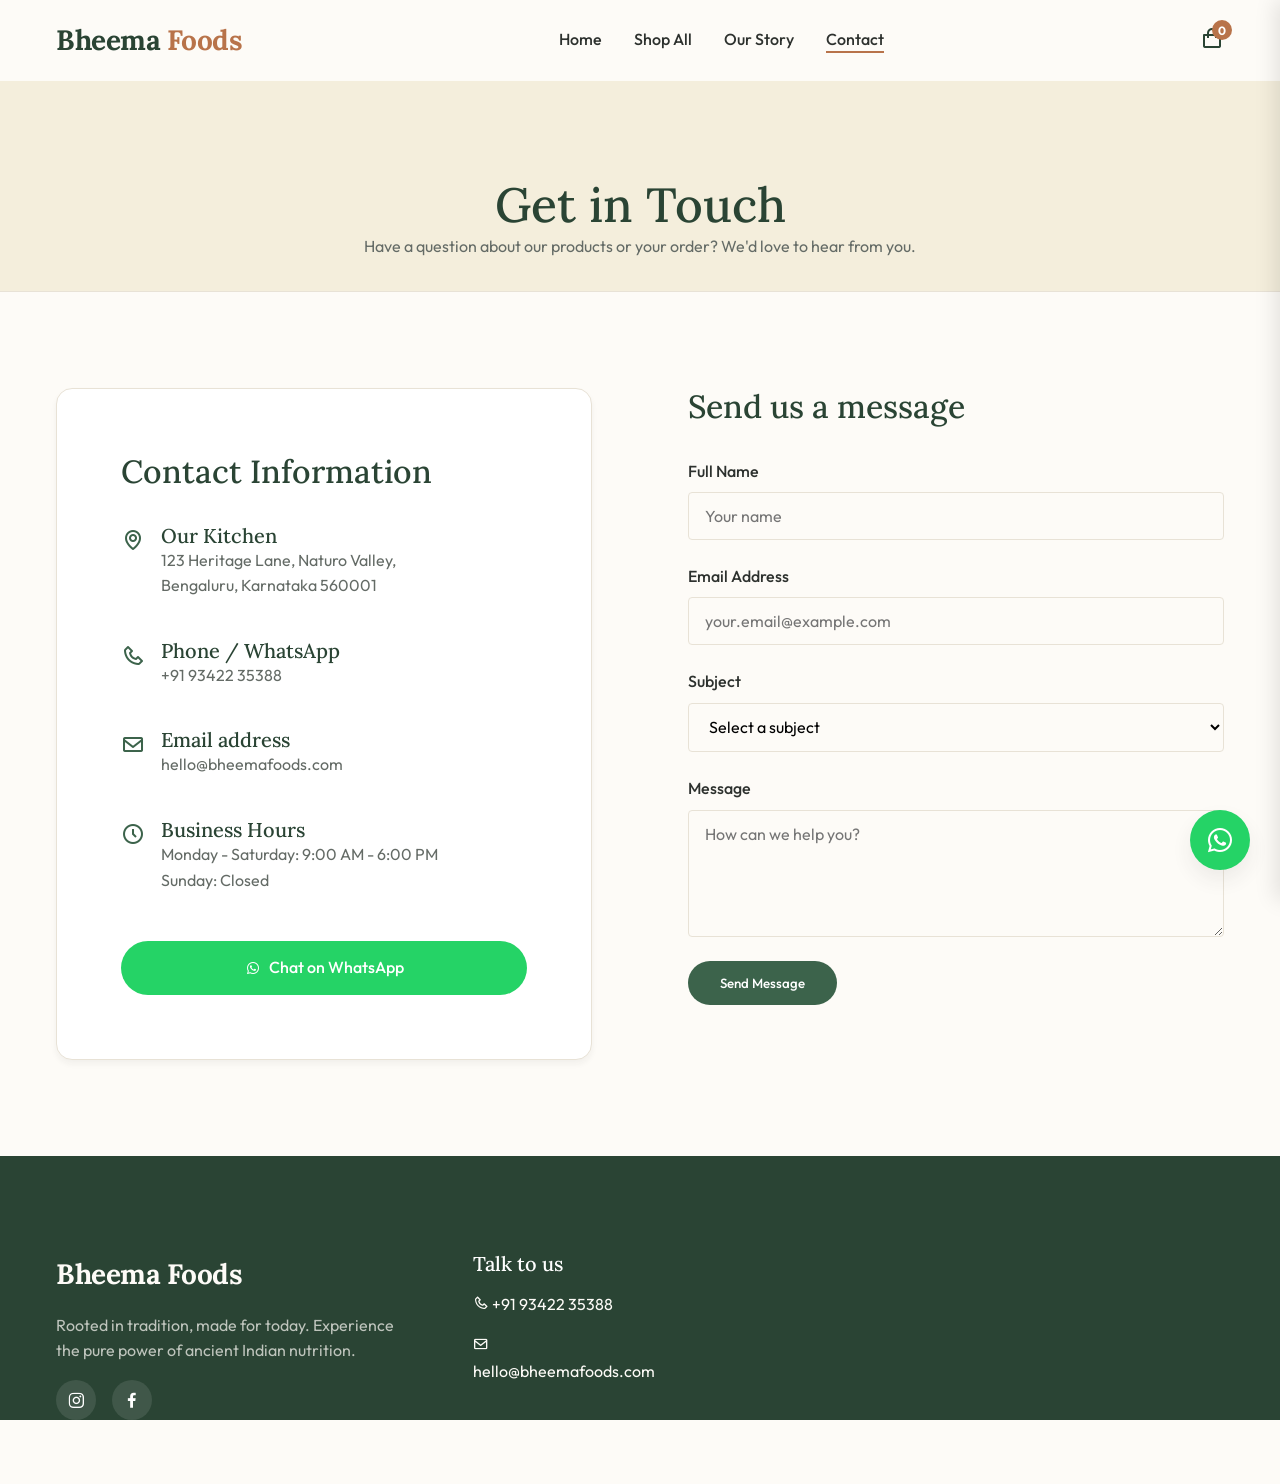
==== contact.html @ 55dc5973 "Initial commit for Vercel deployment" ====
<!DOCTYPE html>
<html lang="en">

<head>
    <meta charset="UTF-8">
    <meta name="viewport" content="width=device-width, initial-scale=1.0">
    <title>Contact Us | Bheema Foods</title>

    <link rel="preconnect" href="https://fonts.googleapis.com">
    <link rel="preconnect" href="https://fonts.gstatic.com" crossorigin>
    <link
        href="https://fonts.googleapis.com/css2?family=Lora:ital,wght@0,400;0,500;0,600;0,700;1,400&family=Outfit:wght@300;400;500;600;700&display=swap"
        rel="stylesheet">
    <link href='https://unpkg.com/boxicons@2.1.4/css/boxicons.min.css' rel='stylesheet'>
    <link rel="stylesheet" href="css/style.css">

    <style>
        .contact-header {
            background-color: var(--color-bg-alt);
            padding: var(--space-xl) 0 var(--space-md);
            text-align: center;
            border-bottom: 1px solid var(--color-border);
        }

        .contact-layout {
            display: grid;
            grid-template-columns: 1fr 1fr;
            gap: var(--space-xl);
            padding: var(--space-xl) 0;
        }

        .contact-info-card {
            background-color: white;
            padding: var(--space-lg);
            border-radius: var(--radius-lg);
            border: 1px solid var(--color-border);
            box-shadow: var(--shadow-sm);
        }

        .contact-detail {
            display: flex;
            align-items: flex-start;
            gap: 1rem;
            margin-bottom: 1.5rem;
        }

        .contact-detail i {
            font-size: 1.5rem;
            color: var(--color-primary);
            margin-top: 5px;
        }

        .contact-form {
            display: flex;
            flex-direction: column;
            gap: 1.5rem;
        }

        .form-group {
            display: flex;
            flex-direction: column;
            gap: 0.5rem;
        }

        .form-group label {
            font-weight: 500;
            color: var(--color-text-main);
        }

        .form-control {
            padding: 0.8rem 1rem;
            border: 1px solid var(--color-border);
            border-radius: var(--radius-sm);
            font-family: inherit;
            font-size: 1rem;
            background-color: var(--color-bg-main);
            transition: all var(--transition-fast);
        }

        .form-control:focus {
            outline: none;
            border-color: var(--color-primary);
            background-color: white;
            box-shadow: 0 0 0 3px rgba(60, 99, 75, 0.1);
        }

        @media (max-width: 992px) {
            .contact-layout {
                grid-template-columns: 1fr;
            }
        }
    </style>
</head>

<body>
    <!-- Navbar -->
    <header class="header">
        <div class="container nav-container">
            <a href="index.html" class="logo">
                <span class="logo-text">Bheema <span class="accent-text">Foods</span></span>
            </a>

            <nav class="nav-menu" id="nav-menu">
                <ul class="nav-list">
                    <li class="nav-item"><a href="index.html" class="nav-link">Home</a></li>
                    <li class="nav-item"><a href="shop.html" class="nav-link">Shop All</a></li>
                    <li class="nav-item"><a href="index.html#philosophy" class="nav-link">Our Story</a></li>
                    <li class="nav-item"><a href="contact.html" class="nav-link active">Contact</a></li>
                </ul>
            </nav>

            <div class="nav-actions">
                <button class="cart-btn" id="cart-btn" aria-label="Open Cart">
                    <i class='bx bx-shopping-bag'></i>
                    <span class="cart-count" id="cart-count">0</span>
                </button>
                <div class="mobile-toggle" id="mobile-toggle">
                    <i class='bx bx-menu'></i>
                </div>
            </div>
        </div>
    </header>

    <!-- Cart Sidebar -->
    <div class="cart-overlay" id="cart-overlay"></div>
    <div class="cart-sidebar" id="cart-sidebar">
        <!-- Re-use cart structure -->
        <div class="cart-header">
            <h3>Your Cart</h3>
            <button class="close-cart" id="close-cart"><i class='bx bx-x'></i></button>
        </div>
        <div class="cart-items" id="cart-items"></div>
        <div class="cart-footer">
            <div class="cart-total">
                <span>Total</span>
                <span id="cart-total-amount">₹0</span>
            </div>
            <button class="btn btn-primary btn-block whatsapp-btn" id="checkout-btn">
                <i class='bx bxl-whatsapp'></i> Order via WhatsApp
            </button>
            <p class="cart-notice">Payment upon delivery or via direct transfer.</p>
        </div>
    </div>

    <main>
        <section class="contact-header">
            <div class="container">
                <h1 style="font-size: clamp(2rem, 4vw, 3rem);">Get in Touch</h1>
                <p style="color: var(--color-text-muted); max-width: 600px; margin: 0 auto;">Have a question about our
                    products or your order? We'd love to hear from you.</p>
            </div>
        </section>

        <section class="container">
            <div class="contact-layout">
                <!-- Info -->
                <div class="contact-info-card">
                    <h3 style="margin-bottom: 2rem;">Contact Information</h3>

                    <div class="contact-detail">
                        <i class='bx bx-map'></i>
                        <div>
                            <h4>Our Kitchen</h4>
                            <p style="color: var(--color-text-muted);">123 Heritage Lane, Naturo Valley, <br>Bengaluru,
                                Karnataka 560001</p>
                        </div>
                    </div>

                    <div class="contact-detail">
                        <i class='bx bx-phone'></i>
                        <div>
                            <h4>Phone / WhatsApp</h4>
                            <p style="color: var(--color-text-muted);">+91 93422 35388</p>
                        </div>
                    </div>

                    <div class="contact-detail">
                        <i class='bx bx-envelope'></i>
                        <div>
                            <h4>Email address</h4>
                            <p style="color: var(--color-text-muted);">hello@bheemafoods.com</p>
                        </div>
                    </div>

                    <div class="contact-detail">
                        <i class='bx bx-time-five'></i>
                        <div>
                            <h4>Business Hours</h4>
                            <p style="color: var(--color-text-muted);">Monday - Saturday: 9:00 AM - 6:00 PM<br>Sunday:
                                Closed</p>
                        </div>
                    </div>

                    <div style="margin-top: 2rem;">
                        <a href="https://wa.me/919342235388" class="btn btn-whatsapp" target="_blank"
                            style="width: 100%;">
                            <i class='bx bxl-whatsapp'></i> Chat on WhatsApp
                        </a>
                    </div>
                </div>

                <!-- Form -->
                <div>
                    <h3 style="margin-bottom: 2rem;">Send us a message</h3>
                    <form class="contact-form"
                        onsubmit="event.preventDefault(); alert('Message sent! We will get back to you shortly.'); this.reset();">
                        <div class="form-group">
                            <label for="name">Full Name</label>
                            <input type="text" id="name" class="form-control" required placeholder="Your name">
                        </div>
                        <div class="form-group">
                            <label for="email">Email Address</label>
                            <input type="email" id="email" class="form-control" required
                                placeholder="your.email@example.com">
                        </div>
                        <div class="form-group">
                            <label for="subject">Subject</label>
                            <select id="subject" class="form-control" required>
                                <option value="" disabled selected>Select a subject</option>
                                <option value="order">Order Inquiry</option>
                                <option value="product">Product Question</option>
                                <option value="wholesale">Wholesale</option>
                                <option value="other">Other</option>
                            </select>
                        </div>
                        <div class="form-group">
                            <label for="message">Message</label>
                            <textarea id="message" class="form-control" rows="5" required
                                placeholder="How can we help you?"></textarea>
                        </div>
                        <button type="submit" class="btn btn-primary" style="align-self: flex-start;">Send
                            Message</button>
                    </form>
                </div>
            </div>
        </section>
    </main>

    <!-- Footer -->
    <footer class="footer" id="contact-footer">
        <div class="container footer-container">
            <div class="footer-brand">
                <a href="index.html" class="logo footer-logo">
                    Bheema <span>Foods</span>
                </a>
                <p class="footer-desc">Rooted in tradition, made for today. Experience the pure power of ancient Indian
                    nutrition.</p>
                <div class="social-links">
                    <a href="#"><i class='bx bxl-instagram'></i></a>
                    <a href="#"><i class='bx bxl-facebook'></i></a>
                </div>
            </div>

            <div class="footer-links">
                <h4>Talk to us</h4>
                <p><i class='bx bx-phone'></i> +91 93422 35388</p>
                <p><i class='bx bx-envelope'></i> hello@bheemafoods.com</p>
            </div>
        </div>
    </footer>

    <!-- Scripts -->
    <script src="js/products.js"></script>
    <script src="js/main.js"></script>
</body>

</html>
---- css/style.css ----
/* 
===========================================
Bheema Foods - Design System & Global Styles
===========================================
*/

:root {
    /* Color Palette - Earthy, Natural, Premium */
    --color-primary-dark: #2A4434;
    /* Deep forest green */
    --color-primary: #3C634B;
    /* Earthy green */
    --color-primary-light: #528264;

    --color-accent: #B8734A;
    /* Terracotta/Clay */
    --color-accent-light: #D48E63;

    --color-bg-main: #FDFBF7;
    /* Warm off-white */
    --color-bg-alt: #F4EEDC;
    /* Soft beige */
    --color-bg-card: #FFFFFF;

    --color-text-main: #2D312E;
    /* Charcoal/Soft black */
    --color-text-muted: #646b66;
    /* Dusty gray */

    --color-whatsapp: #25D366;
    --color-whatsapp-dark: #128C7E;

    --color-border: #E8E2D6;

    /* Typography */
    --font-heading: 'Lora', serif;
    /* Traditional, warm */
    --font-body: 'Outfit', sans-serif;
    /* Clean, modern, round */

    /* Spacing & Layout */
    --space-xs: 0.5rem;
    --space-sm: 1rem;
    --space-md: 2rem;
    --space-lg: 4rem;
    --space-xl: 6rem;

    --container-width: 1200px;

    /* Effects */
    --shadow-sm: 0 4px 6px rgba(45, 49, 46, 0.05);
    --shadow-md: 0 10px 20px rgba(45, 49, 46, 0.08);
    --shadow-lg: 0 20px 40px rgba(45, 49, 46, 0.12);

    --radius-sm: 4px;
    --radius-md: 8px;
    --radius-lg: 16px;
    --radius-full: 9999px;

    --transition-fast: 0.2s ease;
    --transition-normal: 0.3s cubic-bezier(0.4, 0, 0.2, 1);
}

/* ================== RESET ================== */
*,
*::before,
*::after {
    box-sizing: border-box;
    margin: 0;
    padding: 0;
}

html {
    scroll-behavior: smooth;
    font-size: 16px;
}

body {
    font-family: var(--font-body);
    font-weight: 400;
    line-height: 1.6;
    color: var(--color-text-main);
    background-color: var(--color-bg-main);
    -webkit-font-smoothing: antialiased;
    overflow-x: hidden;
}

a {
    text-decoration: none;
    color: inherit;
    transition: color var(--transition-fast);
}

ul {
    list-style: none;
}

img {
    max-width: 100%;
    height: auto;
    display: block;
}

button {
    cursor: pointer;
    font-family: inherit;
    border: none;
    background: none;
}

/* ================== TYPOGRAPHY ================== */
h1,
h2,
h3,
h4,
h5,
h6 {
    font-family: var(--font-heading);
    font-weight: 500;
    line-height: 1.2;
    color: var(--color-primary-dark);
}

h1 {
    font-size: clamp(2.5rem, 5vw, 4rem);
}

h2 {
    font-size: clamp(2rem, 4vw, 3rem);
    margin-bottom: var(--space-md);
}

h3 {
    font-size: clamp(1.5rem, 3vw, 2rem);
    margin-bottom: var(--space-sm);
}

h4 {
    font-size: 1.25rem;
}

p {
    margin-bottom: var(--space-sm);
}

/* ================== UTILITIES ================== */
.container {
    width: 100%;
    max-width: var(--container-width);
    margin: 0 auto;
    padding: 0 var(--space-sm);
}

.section-padding {
    padding: var(--space-xl) 0;
}

.text-center {
    text-align: center;
}

.mt-2 {
    margin-top: var(--space-md);
}

.badge {
    display: inline-block;
    padding: 0.25rem 0.75rem;
    background-color: var(--color-bg-alt);
    color: var(--color-accent);
    font-size: 0.875rem;
    font-weight: 600;
    text-transform: uppercase;
    letter-spacing: 1px;
    border-radius: var(--radius-full);
    margin-bottom: var(--space-sm);
}

/* ================== BUTTONS ================== */
.btn {
    display: inline-flex;
    align-items: center;
    justify-content: center;
    gap: 0.5rem;
    padding: 0.875rem 2rem;
    font-weight: 500;
    border-radius: var(--radius-full);
    transition: all var(--transition-normal);
    text-align: center;
    position: relative;
    overflow: hidden;
    z-index: 1;
}

.btn-sm {
    padding: 0.6rem 1.25rem;
    font-size: 0.875rem;
}

.btn-block {
    width: 100%;
}

.btn-primary {
    background-color: var(--color-primary);
    color: white;
}

.btn-primary:hover {
    background-color: var(--color-primary-dark);
    transform: translateY(-2px);
    box-shadow: var(--shadow-md);
}

.btn-outline {
    background-color: transparent;
    color: var(--color-primary);
    border: 1px solid var(--color-primary);
}

.btn-outline:hover {
    background-color: var(--color-primary);
    color: white;
}

.btn-whatsapp {
    background-color: var(--color-whatsapp);
    color: white;
}

.btn-whatsapp:hover {
    background-color: var(--color-whatsapp-dark);
}

/* ================== NAVBAR ================== */
.header {
    position: fixed;
    top: 0;
    left: 0;
    width: 100%;
    background-color: rgba(253, 251, 247, 0.95);
    backdrop-filter: blur(10px);
    z-index: 100;
    border-bottom: 1px solid transparent;
    transition: all var(--transition-fast);
}

.header.scrolled {
    padding: 0.5rem 0;
    border-bottom-color: var(--color-border);
    box-shadow: var(--shadow-sm);
}

.nav-container {
    display: flex;
    justify-content: space-between;
    align-items: center;
    height: 80px;
    transition: height var(--transition-fast);
}

.header.scrolled .nav-container {
    height: 70px;
}

.logo {
    font-family: var(--font-heading);
    font-size: 1.75rem;
    font-weight: 700;
    color: var(--color-primary-dark);
    letter-spacing: -0.5px;
}

.logo .accent-text {
    color: var(--color-accent);
}

.nav-list {
    display: flex;
    gap: 2rem;
}

.nav-link {
    font-weight: 500;
    color: var(--color-text-main);
    position: relative;
}

.nav-link::after {
    content: '';
    position: absolute;
    bottom: -4px;
    left: 0;
    width: 0;
    height: 2px;
    background-color: var(--color-accent);
    transition: width var(--transition-normal);
}

.nav-link:hover::after,
.nav-link.active::after {
    width: 100%;
}

.nav-actions {
    display: flex;
    align-items: center;
    gap: 1.5rem;
}

.cart-btn {
    font-size: 1.5rem;
    color: var(--color-primary-dark);
    position: relative;
}

.cart-count {
    position: absolute;
    top: -5px;
    right: -8px;
    background-color: var(--color-accent);
    color: white;
    font-size: 0.75rem;
    font-weight: 700;
    width: 20px;
    height: 20px;
    border-radius: 50%;
    display: flex;
    align-items: center;
    justify-content: center;
}

.mobile-toggle {
    display: none;
    font-size: 1.75rem;
    color: var(--color-primary-dark);
    cursor: pointer;
}

/* ================== CART SIDEBAR ================== */
.cart-overlay {
    position: fixed;
    top: 0;
    left: 0;
    width: 100%;
    height: 100%;
    background-color: rgba(0, 0, 0, 0.4);
    z-index: 999;
    opacity: 0;
    visibility: hidden;
    transition: all var(--transition-normal);
}

.cart-overlay.active {
    opacity: 1;
    visibility: visible;
}

.cart-sidebar {
    position: fixed;
    top: 0;
    right: -450px;
    width: 100%;
    max-width: 450px;
    height: 100vh;
    background-color: var(--color-bg-main);
    z-index: 1000;
    display: flex;
    flex-direction: column;
    box-shadow: -5px 0 20px rgba(0, 0, 0, 0.1);
    transition: right var(--transition-normal);
}

.cart-sidebar.active {
    right: 0;
}

.cart-header {
    padding: var(--space-md);
    display: flex;
    justify-content: space-between;
    align-items: center;
    border-bottom: 1px solid var(--color-border);
}

.close-cart {
    font-size: 1.5rem;
    color: var(--color-text-muted);
    transition: color var(--transition-fast);
}

.close-cart:hover {
    color: var(--color-text-main);
}

.cart-items {
    flex: 1;
    overflow-y: auto;
    padding: var(--space-md);
}

.empty-cart-msg {
    text-align: center;
    color: var(--color-text-muted);
    margin-top: 2rem;
}

.cart-footer {
    padding: var(--space-md);
    border-top: 1px solid var(--color-border);
    background-color: white;
}

.cart-total {
    display: flex;
    justify-content: space-between;
    font-size: 1.25rem;
    font-weight: 600;
    margin-bottom: var(--space-sm);
    color: var(--color-primary-dark);
}

.cart-notice {
    font-size: 0.8rem;
    color: var(--color-text-muted);
    text-align: center;
    margin-top: 0.5rem;
}

/* ================== HERO ================== */
main {
    padding-top: 80px;
    /* Offset for fixed header */
}

.hero {
    position: relative;
    padding: var(--space-xl) 0;
    min-height: 85vh;
    display: flex;
    align-items: center;
    overflow: hidden;
}

/* Soft, natural gradient background representing nature/earth */
.hero-bg {
    position: absolute;
    top: 0;
    left: 0;
    width: 100%;
    height: 100%;
    background: linear-gradient(135deg, #F4EEDC 0%, #E8E5DA 100%);
    z-index: -1;
}

.hero-bg::after {
    content: '';
    position: absolute;
    right: -10%;
    top: -10%;
    width: 50vw;
    height: 50vw;
    background: radial-gradient(circle, rgba(184, 115, 74, 0.08) 0%, rgba(255, 255, 255, 0) 70%);
    border-radius: 50%;
}

.hero-content {
    max-width: 600px;
    position: relative;
    z-index: 1;
}

.hero h1 em {
    font-style: italic;
    color: var(--color-accent);
}

.hero-subtitle {
    font-size: 1.125rem;
    color: var(--color-text-muted);
    margin-bottom: var(--space-md);
    max-width: 500px;
}

.hero-cta {
    display: flex;
    gap: 1rem;
    flex-wrap: wrap;
}

/* ================== COMPONENTS & Layouts ================== */

/* Grids */
.category-grid {
    display: grid;
    grid-template-columns: repeat(auto-fit, minmax(240px, 1fr));
    gap: var(--space-md);
}

.product-grid {
    display: grid;
    grid-template-columns: repeat(auto-fit, minmax(280px, 1fr));
    gap: var(--space-md);
}

.trust-grid {
    display: grid;
    grid-template-columns: repeat(auto-fit, minmax(200px, 1fr));
    gap: var(--space-md);
}

.testimonial-grid {
    display: grid;
    grid-template-columns: repeat(auto-fit, minmax(300px, 1fr));
    gap: var(--space-md);
}

/* Category Card */
.category-card {
    background-color: var(--color-bg-card);
    padding: var(--space-md);
    border-radius: var(--radius-lg);
    text-align: center;
    box-shadow: var(--shadow-sm);
    transition: all var(--transition-normal);
    border: 1px solid var(--color-border);
}

.category-card:hover {
    transform: translateY(-5px);
    box-shadow: var(--shadow-md);
    border-color: var(--color-accent-light);
}

.category-icon {
    font-size: 2.5rem;
    color: var(--color-accent);
    margin-bottom: var(--space-sm);
}

/* Product Card */
.product-card {
    background-color: var(--color-bg-card);
    border-radius: var(--radius-lg);
    overflow: hidden;
    box-shadow: var(--shadow-sm);
    transition: all var(--transition-normal);
    border: 1px solid var(--color-border);
    display: flex;
    flex-direction: column;
}

.product-card:hover {
    transform: translateY(-5px);
    box-shadow: var(--shadow-md);
}

.product-img-wrapper {
    position: relative;
    padding-top: 100%;
    /* 1:1 Aspect Ratio */
    overflow: hidden;
}

.product-img {
    position: absolute;
    top: 0;
    left: 0;
    width: 100%;
    height: 100%;
    object-fit: cover;
    transition: transform 0.5s ease;
}

.product-card:hover .product-img {
    transform: scale(1.05);
}

.product-tag {
    position: absolute;
    top: 10px;
    left: 10px;
    background-color: var(--color-bg-main);
    color: var(--color-primary-dark);
    font-size: 0.75rem;
    font-weight: 600;
    padding: 0.25rem 0.5rem;
    border-radius: var(--radius-sm);
    z-index: 2;
}

.product-content {
    padding: var(--space-sm);
    display: flex;
    flex-direction: column;
    flex: 1;
}

.product-title {
    font-size: 1.25rem;
    margin-bottom: 0.5rem;
}

.product-desc {
    color: var(--color-text-muted);
    font-size: 0.875rem;
    margin-bottom: 1rem;
    flex: 1;
}

.product-footer {
    display: flex;
    justify-content: space-between;
    align-items: center;
    margin-top: auto;
}

.product-price {
    font-size: 1.25rem;
    font-weight: 700;
    color: var(--color-primary-dark);
}

.add-to-cart-icon {
    width: 40px;
    height: 40px;
    border-radius: 50%;
    background-color: var(--color-bg-alt);
    color: var(--color-primary-dark);
    display: flex;
    align-items: center;
    justify-content: center;
    font-size: 1.25rem;
    transition: all var(--transition-fast);
}

.add-to-cart-icon:hover {
    background-color: var(--color-primary);
    color: white;
}

/* Split Layout */
.split-layout {
    display: grid;
    grid-template-columns: 1fr 1fr;
    gap: var(--space-lg);
}

.align-center {
    align-items: center;
}

.feature-list li {
    margin-bottom: 0.5rem;
    display: flex;
    align-items: flex-start;
    gap: 0.5rem;
}

.feature-list i {
    color: var(--color-accent);
    margin-top: 4px;
}

/* Trust Item */
.trust-item {
    padding: var(--space-md);
}

.trust-icon {
    font-size: 3rem;
    color: var(--color-primary);
    margin-bottom: var(--space-sm);
}

/* Testimonial Card */
.testimonial-card {
    background-color: var(--color-bg-card);
    padding: var(--space-md);
    border-radius: var(--radius-lg);
    box-shadow: var(--shadow-sm);
    border: 1px solid var(--color-border);
}

/* Footer */
.footer {
    background-color: var(--color-primary-dark);
    color: var(--color-bg-main);
    padding-top: var(--space-xl);
}

.footer-container {
    display: grid;
    grid-template-columns: 2fr 1fr 1fr 1.5fr;
    gap: var(--space-lg);
    margin-bottom: var(--space-lg);
}

.footer-logo {
    color: var(--color-bg-main);
}

.footer-logo .accent-text {
    color: var(--color-accent-light);
}

.footer-desc {
    color: rgba(253, 251, 247, 0.7);
    margin-top: var(--space-sm);
}

.footer h4 {
    color: white;
    margin-bottom: var(--space-sm);
}

.footer ul li {
    margin-bottom: 0.5rem;
}

.footer ul a {
    color: rgba(253, 251, 247, 0.7);
}

.footer ul a:hover {
    color: white;
}

.footer-contact p {
    color: rgba(253, 251, 247, 0.7);
    display: flex;
    align-items: center;
    gap: 0.5rem;
}

.social-links {
    display: flex;
    gap: 1rem;
    margin-top: var(--space-sm);
}

.social-links a {
    width: 40px;
    height: 40px;
    border-radius: 50%;
    background-color: rgba(255, 255, 255, 0.1);
    display: flex;
    align-items: center;
    justify-content: center;
    font-size: 1.25rem;
    color: white;
}

.social-links a:hover {
    background-color: var(--color-accent);
}

.footer-bottom {
    border-top: 1px solid rgba(255, 255, 255, 0.1);
    padding: var(--space-sm) 0;
    text-align: center;
    color: rgba(253, 251, 247, 0.5);
    font-size: 0.875rem;
}

/* Utilities */
.bg-alt {
    background-color: var(--color-bg-alt);
}

.bg-main {
    background-color: var(--color-bg-main);
}

.mobile-only-btn {
    display: none;
}

/* ================== RESPONSIVE MEDIA QUERIES ================== */
@media (max-width: 992px) {
    .split-layout {
        grid-template-columns: 1fr;
    }

    .footer-container {
        grid-template-columns: 1fr 1fr;
    }
}

@media (max-width: 768px) {
    .nav-list {
        position: fixed;
        top: 70px;
        left: -100%;
        width: 100%;
        height: calc(100vh - 70px);
        background-color: var(--color-bg-main);
        flex-direction: column;
        align-items: center;
        padding-top: var(--space-xl);
        transition: left var(--transition-normal);
        z-index: 90;
    }

    .nav-list.active {
        left: 0;
    }

    .mobile-toggle {
        display: block;
    }

    .hero-content {
        text-align: center;
        margin: 0 auto;
    }

    .hero-subtitle {
        margin: 0 auto var(--space-md);
    }

    .hero-cta {
        justify-content: center;
    }

    .footer-container {
        grid-template-columns: 1fr;
        text-align: center;
    }

    .social-links {
        justify-content: center;
    }

    .footer-contact p {
        justify-content: center;
    }

    .mobile-only-btn {
        display: block;
    }

    /* Hide desktop 'View All' btn */
    .section-padding .btn-outline {
        display: none;
    }

    .mobile-only-btn .btn-outline {
        display: inline-flex;
    }
}

/* ================== CHECKOUT MODAL & FLOATING WHATSAPP ================== */

.checkout-overlay {
    position: fixed;
    top: 0;
    left: 0;
    width: 100%;
    height: 100%;
    background-color: var(--color-overlay);
    backdrop-filter: blur(4px);
    z-index: 999;
    opacity: 0;
    visibility: hidden;
    transition: all var(--transition-normal);
    display: flex;
    align-items: center;
    justify-content: center;
    padding: var(--space-md);
}

.checkout-overlay.active {
    opacity: 1;
    visibility: visible;
}

.checkout-modal {
    background-color: var(--color-bg-main);
    width: 100%;
    max-width: 500px;
    border-radius: var(--radius-lg);
    box-shadow: var(--shadow-lg);
    transform: translateY(20px);
    transition: transform var(--transition-normal);
    overflow: hidden;
}

.checkout-overlay.active .checkout-modal {
    transform: translateY(0);
}

.whatsapp-floating {
    position: fixed;
    bottom: 30px;
    right: 30px;
    width: 60px;
    height: 60px;
    background-color: var(--color-whatsapp);
    color: white;
    border-radius: 50%;
    display: flex;
    align-items: center;
    justify-content: center;
    font-size: 2rem;
    box-shadow: var(--shadow-md);
    z-index: 100;
    transition: all var(--transition-fast);
    text-decoration: none;
}

.whatsapp-floating:hover {
    background-color: var(--color-whatsapp-dark);
    transform: scale(1.1);
    color: white;
}

@media (max-width: 768px) {
    .whatsapp-floating {
        bottom: 20px;
        right: 20px;
        width: 50px;
        height: 50px;
        font-size: 1.75rem;
    }
}
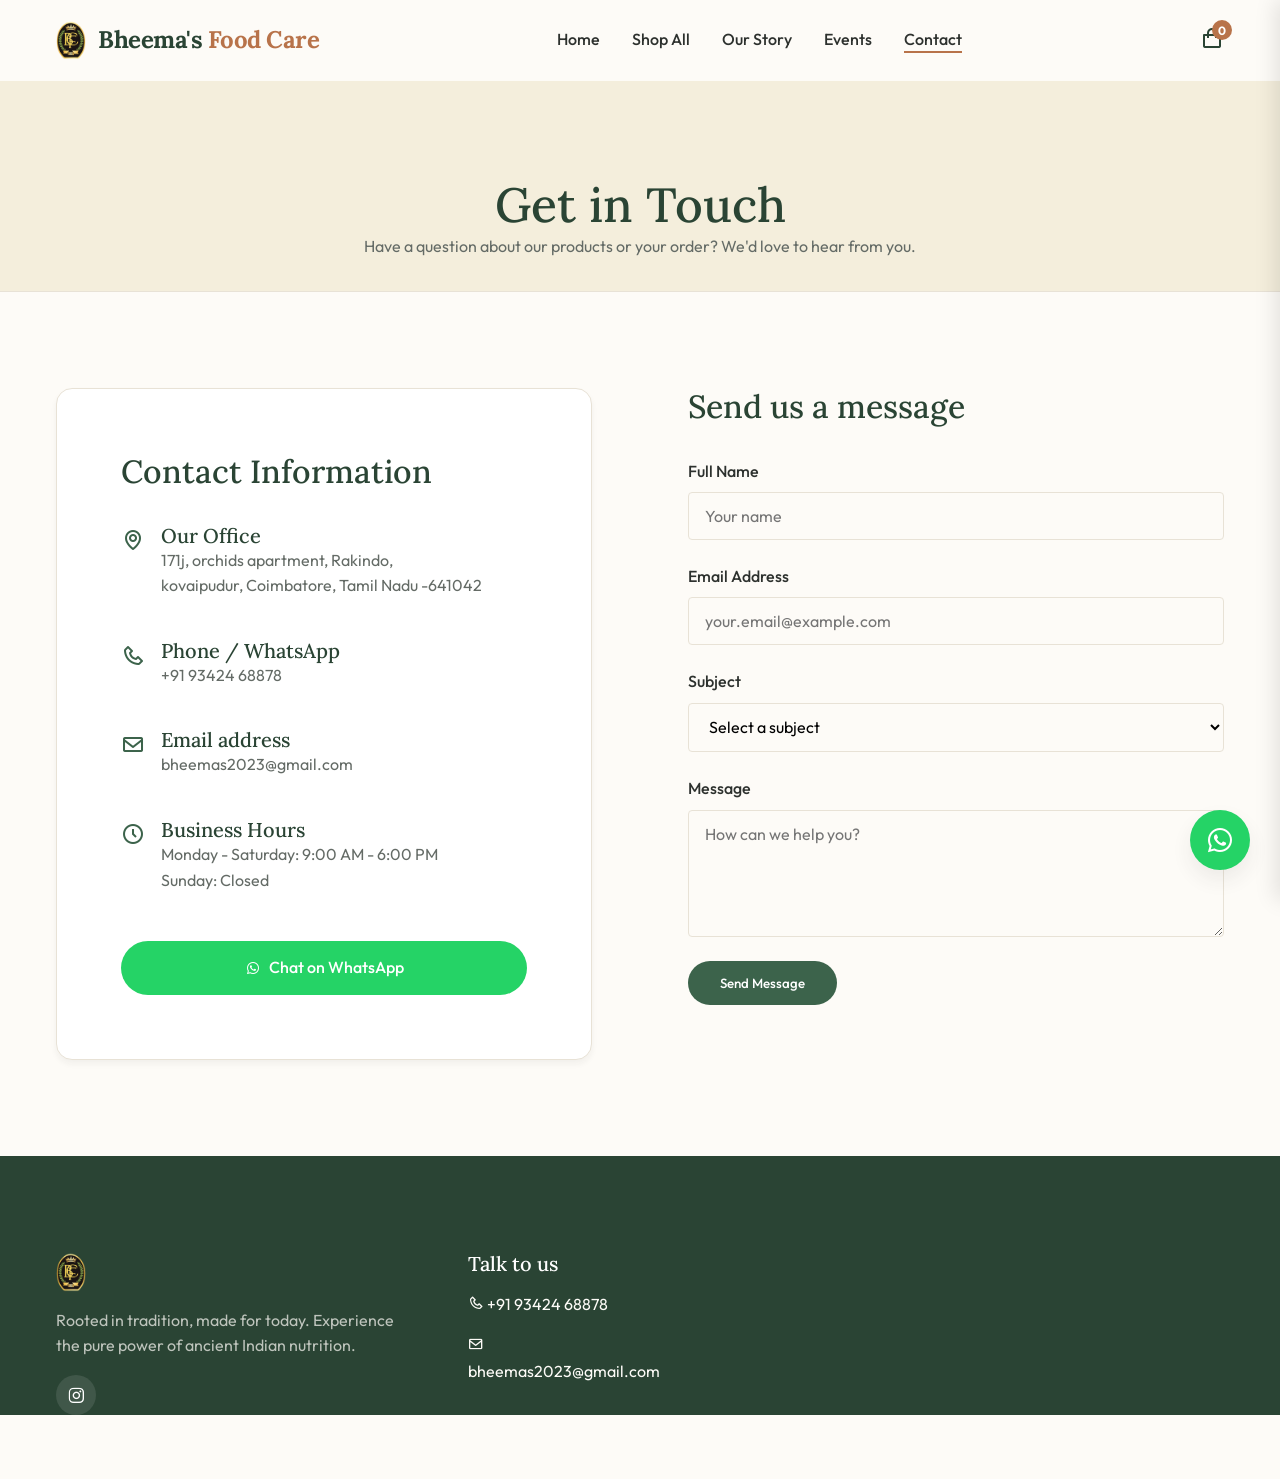
==== commit 7d8877d4: "Rebrand Bheema Foods to Bheema's Food Care with logo icon and updated text visibility" ====
--- a/contact.html
+++ b/contact.html
@@ -4,7 +4,7 @@
 <head>
     <meta charset="UTF-8">
     <meta name="viewport" content="width=device-width, initial-scale=1.0">
-    <title>Contact Us | Bheema Foods</title>
+    <title>Contact Us | Bheema's Food Care</title>
 
     <link rel="preconnect" href="https://fonts.googleapis.com">
     <link rel="preconnect" href="https://fonts.gstatic.com" crossorigin>
@@ -97,14 +97,16 @@
     <header class="header">
         <div class="container nav-container">
             <a href="index.html" class="logo">
-                <span class="logo-text">Bheema <span class="accent-text">Foods</span></span>
+                <img src="images/logo/logo.png" alt="Bheema's Food Care" class="logo-img">
+                <span>Bheema's <span class="accent-text">Food Care</span></span>
             </a>
 
             <nav class="nav-menu" id="nav-menu">
                 <ul class="nav-list">
                     <li class="nav-item"><a href="index.html" class="nav-link">Home</a></li>
                     <li class="nav-item"><a href="shop.html" class="nav-link">Shop All</a></li>
-                    <li class="nav-item"><a href="index.html#philosophy" class="nav-link">Our Story</a></li>
+                    <li class="nav-item"><a href="story.html" class="nav-link">Our Story</a></li>
+                    <li class="nav-item"><a href="social.html" class="nav-link">Events</a></li>
                     <li class="nav-item"><a href="contact.html" class="nav-link active">Contact</a></li>
                 </ul>
             </nav>
@@ -160,9 +162,8 @@
                     <div class="contact-detail">
                         <i class='bx bx-map'></i>
                         <div>
-                            <h4>Our Kitchen</h4>
-                            <p style="color: var(--color-text-muted);">123 Heritage Lane, Naturo Valley, <br>Bengaluru,
-                                Karnataka 560001</p>
+                            <h4>Our Office</h4>
+                            <p style="color: var(--color-text-muted);">171j, orchids apartment, Rakindo, <br>kovaipudur, Coimbatore, Tamil Nadu -641042</p>
                         </div>
                     </div>
 
@@ -170,7 +171,7 @@
                         <i class='bx bx-phone'></i>
                         <div>
                             <h4>Phone / WhatsApp</h4>
-                            <p style="color: var(--color-text-muted);">+91 93422 35388</p>
+                            <p style="color: var(--color-text-muted);">+91 93424 68878</p>
                         </div>
                     </div>
 
@@ -178,7 +179,7 @@
                         <i class='bx bx-envelope'></i>
                         <div>
                             <h4>Email address</h4>
-                            <p style="color: var(--color-text-muted);">hello@bheemafoods.com</p>
+                            <p style="color: var(--color-text-muted);">bheemas2023@gmail.com</p>
                         </div>
                     </div>
 
@@ -192,7 +193,7 @@
                     </div>
 
                     <div style="margin-top: 2rem;">
-                        <a href="https://wa.me/919342235388" class="btn btn-whatsapp" target="_blank"
+                        <a href="https://wa.me/919342468878" class="btn btn-whatsapp" target="_blank"
                             style="width: 100%;">
                             <i class='bx bxl-whatsapp'></i> Chat on WhatsApp
                         </a>
@@ -241,27 +242,26 @@
         <div class="container footer-container">
             <div class="footer-brand">
                 <a href="index.html" class="logo footer-logo">
-                    Bheema <span>Foods</span>
+                    <img src="images/logo/logo.png" alt="Bheema's Food Care" class="logo-img" style="height: 40px; width: auto;">
                 </a>
                 <p class="footer-desc">Rooted in tradition, made for today. Experience the pure power of ancient Indian
                     nutrition.</p>
                 <div class="social-links">
-                    <a href="#"><i class='bx bxl-instagram'></i></a>
-                    <a href="#"><i class='bx bxl-facebook'></i></a>
+                    <a href="https://www.instagram.com/bheemas_food_care/" target="_blank"><i class='bx bxl-instagram'></i></a>
                 </div>
             </div>
 
             <div class="footer-links">
                 <h4>Talk to us</h4>
-                <p><i class='bx bx-phone'></i> +91 93422 35388</p>
-                <p><i class='bx bx-envelope'></i> hello@bheemafoods.com</p>
+                <p><i class='bx bx-phone'></i> +91 93424 68878</p>
+                <p><i class='bx bx-envelope'></i> bheemas2023@gmail.com</p>
             </div>
         </div>
     </footer>
 
     <!-- Scripts -->
-    <script src="js/products.js"></script>
-    <script src="js/main.js"></script>
+    <script src="js/products.js?v=3"></script>
+    <script src="js/main.js?v=3"></script>
 </body>
 
 </html>
--- a/css/style.css
+++ b/css/style.css
@@ -264,11 +264,19 @@
 }
 
 .logo {
+    display: flex;
+    align-items: center;
+    gap: 0.75rem;
     font-family: var(--font-heading);
-    font-size: 1.75rem;
+    font-size: 1.5rem;
     font-weight: 700;
     color: var(--color-primary-dark);
     letter-spacing: -0.5px;
+}
+
+.logo-img {
+    height: 40px;
+    width: auto;
 }
 
 .logo .accent-text {
@@ -594,6 +602,131 @@
     display: flex;
     flex-direction: column;
     flex: 1;
+}
+
+/* --- Bundle Section Styling --- */
+.bundle-section {
+    padding: var(--space-xl) 0;
+    background-color: var(--color-bg-alt); /* slightly warmer bg */
+    border-top: 1px solid var(--color-border);
+}
+
+.bundle-container {
+    max-width: 1200px;
+    margin: 0 auto;
+    padding: 0 var(--space-md);
+}
+
+.bundle-header {
+    text-align: center;
+    margin-bottom: var(--space-lg);
+}
+
+.bundle-title {
+    font-size: 2.5rem;
+    color: var(--color-primary-dark);
+    margin-bottom: var(--space-sm);
+    font-family: var(--font-heading);
+}
+
+.bundle-subtitle {
+    font-size: 1.1rem;
+    color: var(--color-text-muted);
+    max-width: 600px;
+    margin: 0 auto;
+}
+
+.bundle-grid {
+    display: grid;
+    grid-template-columns: repeat(auto-fit, minmax(320px, 1fr));
+    gap: var(--space-lg);
+    margin-top: var(--space-md);
+}
+
+.bundle-card {
+    background-color: var(--color-bg-main);
+    border-radius: var(--radius-lg);
+    box-shadow: var(--shadow-md);
+    padding: var(--space-lg);
+    text-align: center;
+    transition: transform 0.3s ease, box-shadow 0.3s ease;
+    border: 1px solid var(--color-border);
+    position: relative;
+    overflow: hidden;
+}
+
+.bundle-card:hover {
+    transform: translateY(-8px);
+    box-shadow: var(--shadow-lg);
+}
+
+.bundle-badge {
+    position: absolute;
+    top: 15px;
+    right: -30px;
+    background-color: var(--color-primary);
+    color: white;
+    padding: 5px 30px;
+    font-size: 0.8rem;
+    font-weight: 600;
+    transform: rotate(45deg);
+    letter-spacing: 1px;
+}
+
+.bundle-icon {
+    font-size: 3rem;
+    color: var(--color-primary);
+    margin-bottom: var(--space-sm);
+}
+
+.bundle-name {
+    font-size: 1.5rem;
+    color: var(--color-primary-dark);
+    margin-bottom: var(--space-sm);
+    font-family: var(--font-heading);
+}
+
+.bundle-features {
+    list-style: none;
+    padding: 0;
+    margin-bottom: var(--space-md);
+    text-align: left;
+}
+
+.bundle-features li {
+    font-size: 0.95rem;
+    color: var(--color-text);
+    margin-bottom: 8px;
+    display: flex;
+    align-items: center;
+}
+
+.bundle-features li i {
+    color: var(--color-primary);
+    margin-right: 8px;
+    font-size: 1.1rem;
+}
+
+.bundle-price-container {
+    margin-bottom: var(--space-md);
+}
+
+.bundle-price-original {
+    text-decoration: line-through;
+    color: var(--color-text-muted);
+    font-size: 0.9rem;
+    margin-right: 8px;
+}
+
+.bundle-price-new {
+    font-size: 1.8rem;
+    font-weight: 700;
+    color: var(--color-primary-dark);
+}
+
+.bundle-btn {
+    width: 100%;
+    margin-top: auto;
 }
 
 .product-title {
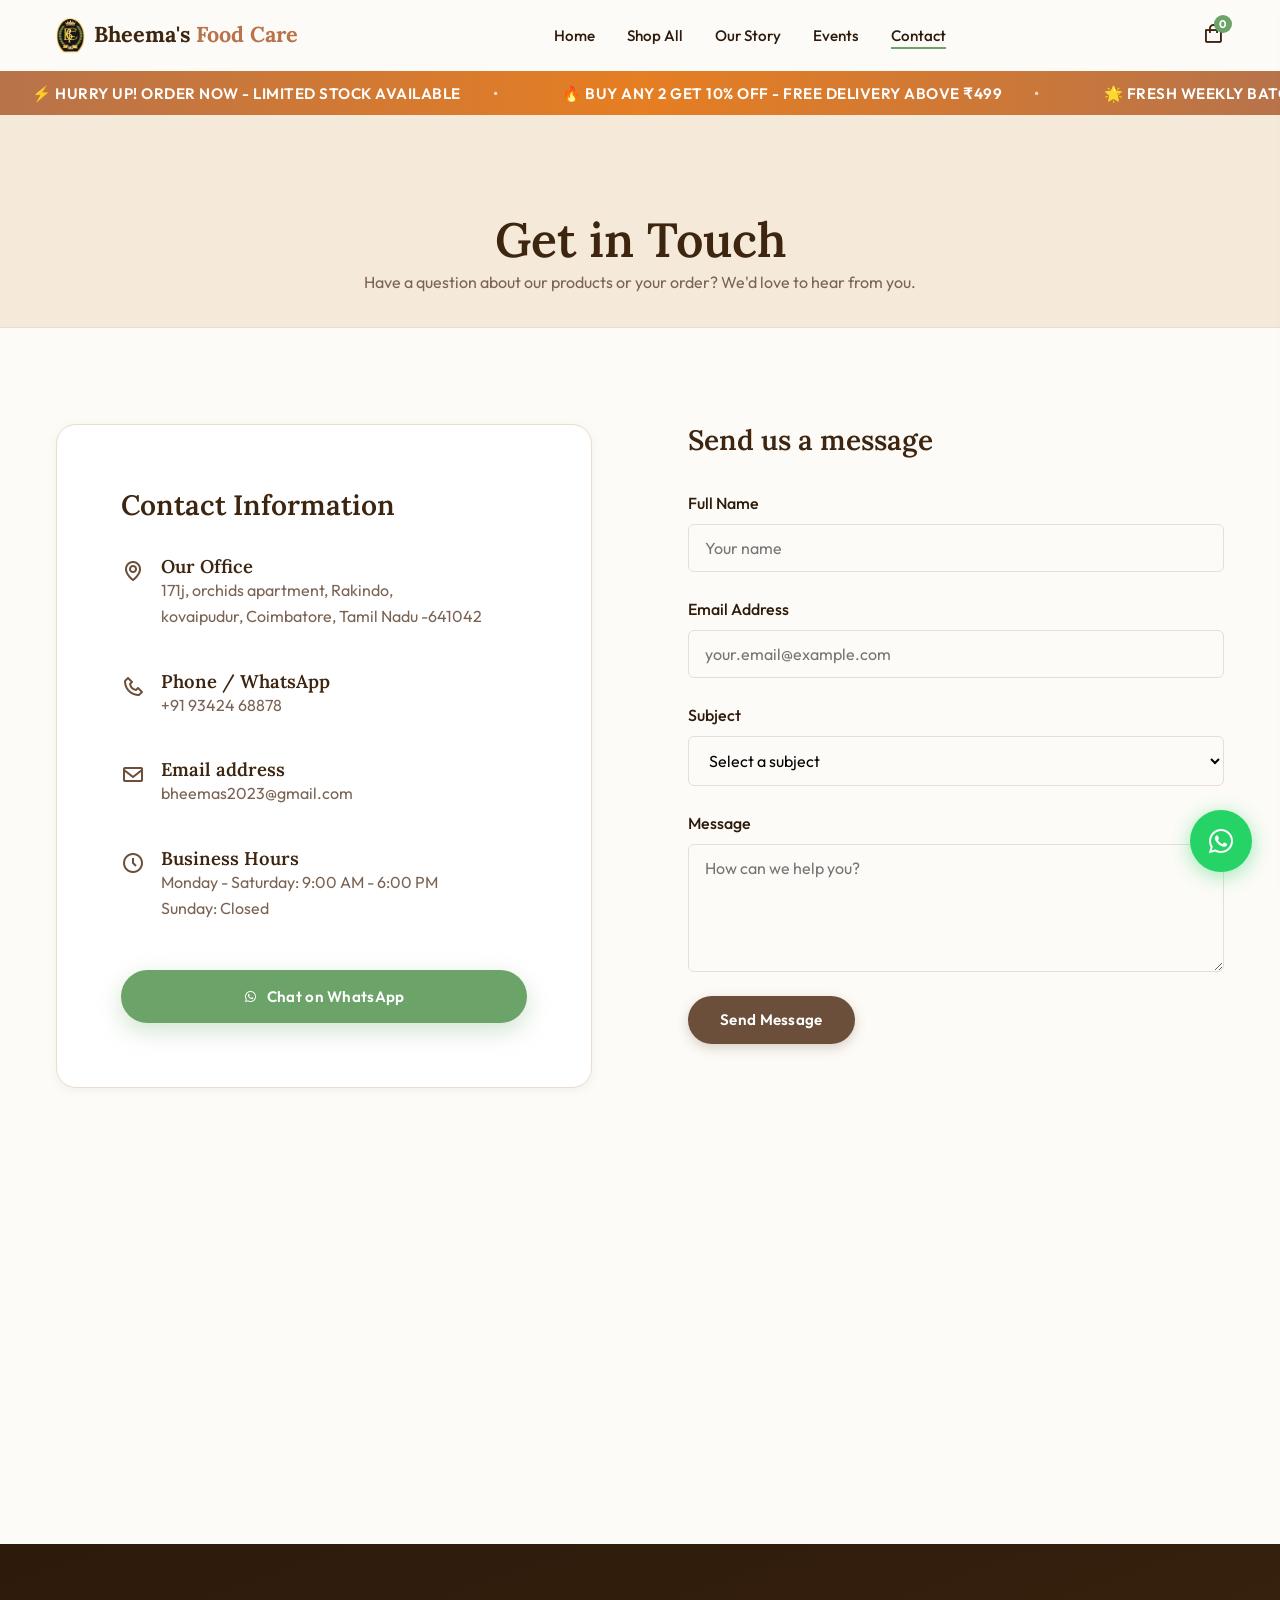
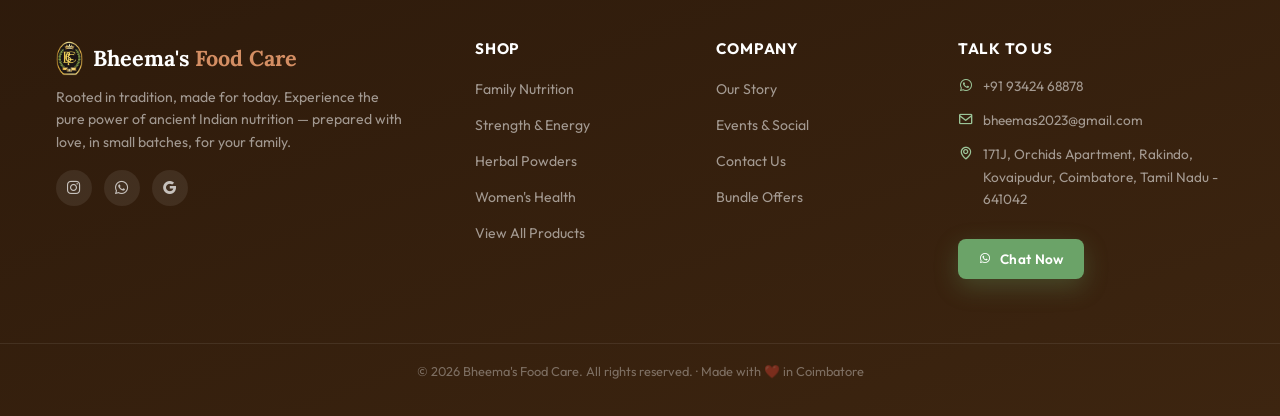
==== commit 99327546: "Website updates: bundle fixes, contact form, footer, sitemap, favicon" ====
--- a/contact.html
+++ b/contact.html
@@ -13,6 +13,7 @@
         rel="stylesheet">
     <link href='https://unpkg.com/boxicons@2.1.4/css/boxicons.min.css' rel='stylesheet'>
     <link rel="stylesheet" href="css/style.css">
+    <link rel="icon" type="image/png" href="images/logo/logo.png">
 
     <style>
         .contact-header {
@@ -123,6 +124,18 @@
         </div>
     </header>
 
+    <!-- Scrolling Banner -->
+    <div class="scrolling-banner">
+        <div class="scrolling-content">
+            <span>⚡ Hurry Up! Order Now - Limited Stock Available</span>
+            <span>🔥 Buy Any 2 Get 10% Off - Free Delivery Above ₹499</span>
+            <span>🌟 Fresh Weekly Batches - Order Today!</span>
+            <span>💚 100% Natural - No Preservatives</span>
+            <span>⏰ Fast Delivery Across Tamil Nadu</span>
+            <span>🎁 Family Combo Packs - Save Up to 15%</span>
+        </div>
+    </div>
+
     <!-- Cart Sidebar -->
     <div class="cart-overlay" id="cart-overlay"></div>
     <div class="cart-sidebar" id="cart-sidebar">
@@ -203,20 +216,19 @@
                 <!-- Form -->
                 <div>
                     <h3 style="margin-bottom: 2rem;">Send us a message</h3>
-                    <form class="contact-form"
-                        onsubmit="event.preventDefault(); alert('Message sent! We will get back to you shortly.'); this.reset();">
+                    <form class="contact-form" id="contact-form">
                         <div class="form-group">
                             <label for="name">Full Name</label>
-                            <input type="text" id="name" class="form-control" required placeholder="Your name">
+                            <input type="text" id="name" name="name" class="form-control" required placeholder="Your name">
                         </div>
                         <div class="form-group">
                             <label for="email">Email Address</label>
-                            <input type="email" id="email" class="form-control" required
+                            <input type="email" id="email" name="email" class="form-control" required
                                 placeholder="your.email@example.com">
                         </div>
                         <div class="form-group">
                             <label for="subject">Subject</label>
-                            <select id="subject" class="form-control" required>
+                            <select id="subject" name="subject" class="form-control" required>
                                 <option value="" disabled selected>Select a subject</option>
                                 <option value="order">Order Inquiry</option>
                                 <option value="product">Product Question</option>
@@ -226,7 +238,7 @@
                         </div>
                         <div class="form-group">
                             <label for="message">Message</label>
-                            <textarea id="message" class="form-control" rows="5" required
+                            <textarea id="message" name="message" class="form-control" rows="5" required
                                 placeholder="How can we help you?"></textarea>
                         </div>
                         <button type="submit" class="btn btn-primary" style="align-self: flex-start;">Send
@@ -235,33 +247,118 @@
                 </div>
             </div>
         </section>
+
+        <!-- Fade Effect -->
+        <div style="height: 80px; background: linear-gradient(to bottom, #FDFBF7, transparent); margin-top: -80px; position: relative; z-index: 1;"></div>
+
+        <!-- Full Width Map Section -->
+        <section style="margin-top: -40px; padding-bottom: 0;">
+            <iframe src="https://www.google.com/maps/embed?pb=!1m18!1m12!1m3!1d699.6828236420497!2d76.9269734386436!3d10.932110665205318!2m3!1f0!2f0!3f0!3m2!1i1024!2i768!4f13.1!3m3!1m2!1s0x3ba85bef119a6a11%3A0x573f9be041f4957b!2sBheema&#39;s%20food%20care%20%7C%20Health%20mix!5e1!3m2!1sen!2sin!4v1775567928584!5m2!1sen!2sin" width="100%" height="400" style="border:0; display: block;" allowfullscreen="" loading="lazy" referrerpolicy="no-referrer-when-downgrade"></iframe>
+        </section>
     </main>
 
     <!-- Footer -->
-    <footer class="footer" id="contact-footer">
+    <footer class="footer">
         <div class="container footer-container">
             <div class="footer-brand">
                 <a href="index.html" class="logo footer-logo">
-                    <img src="images/logo/logo.png" alt="Bheema's Food Care" class="logo-img" style="height: 40px; width: auto;">
+                    <img src="images/logo/logo.png" alt="Bheema's Food Care" class="logo-img" style="height: 36px; width: auto;">
+                    <span>Bheema's <span class="accent-text">Food Care</span></span>
                 </a>
-                <p class="footer-desc">Rooted in tradition, made for today. Experience the pure power of ancient Indian
-                    nutrition.</p>
+                <p class="footer-desc">Rooted in tradition, made for today. Experience the pure power of ancient Indian nutrition — prepared with love, in small batches, for your family.</p>
                 <div class="social-links">
-                    <a href="https://www.instagram.com/bheemas_food_care/" target="_blank"><i class='bx bxl-instagram'></i></a>
+                    <a href="https://www.instagram.com/bheemas_food_care/" target="_blank" aria-label="Instagram"><i class='bx bxl-instagram'></i></a>
+                    <a href="https://wa.me/919342468878" target="_blank" aria-label="WhatsApp"><i class='bx bxl-whatsapp'></i></a>
+                    <a href="https://share.google/5v4LZO8jNktmcIV72" target="_blank" aria-label="Google Business Profile" title="Find us on Google"><i class='bx bxl-google'></i></a>
                 </div>
             </div>
 
             <div class="footer-links">
-                <h4>Talk to us</h4>
-                <p><i class='bx bx-phone'></i> +91 93424 68878</p>
+                <h4>Shop</h4>
+                <ul>
+                    <li><a href="shop.html?category=family">Family Nutrition</a></li>
+                    <li><a href="shop.html?category=strength">Strength &amp; Energy</a></li>
+                    <li><a href="shop.html?category=herbal">Herbal Powders</a></li>
+                    <li><a href="shop.html?category=women">Women's Health</a></li>
+                    <li><a href="shop.html">View All Products</a></li>
+                </ul>
+            </div>
+
+            <div class="footer-links">
+                <h4>Company</h4>
+                <ul>
+                    <li><a href="story.html">Our Story</a></li>
+                    <li><a href="social.html">Events &amp; Social</a></li>
+                    <li><a href="contact.html">Contact Us</a></li>
+                    <li><a href="index.html#bundles">Bundle Offers</a></li>
+                </ul>
+            </div>
+
+            <div class="footer-contact">
+                <h4>Talk to Us</h4>
+                <p><i class='bx bxl-whatsapp'></i> +91 93424 68878</p>
                 <p><i class='bx bx-envelope'></i> bheemas2023@gmail.com</p>
+                <p><i class='bx bx-map'></i> 171J, Orchids Apartment, Rakindo, Kovaipudur, Coimbatore, Tamil Nadu - 641042</p>
+                <a href="https://wa.me/919342468878?text=Hi%21%20I%27d%20like%20to%20know%20more%20about%20Bheema%27s%20Food%20Care%20products." target="_blank" class="btn btn-whatsapp btn-sm" style="margin-top: 1rem; border-radius: 8px;">
+                    <i class='bx bxl-whatsapp'></i> Chat Now
+                </a>
+            </div>
+        </div>
+
+        <div class="footer-bottom">
+            <div class="container">
+                <p>&copy; 2026 Bheema's Food Care. All rights reserved. · Made with ❤️ in Coimbatore</p>
             </div>
         </div>
     </footer>
 
     <!-- Scripts -->
-    <script src="js/products.js?v=3"></script>
-    <script src="js/main.js?v=3"></script>
+    <script src="js/products.js?v=5"></script>
+    <script src="js/main.js?v=5"></script>
+    
+    <!-- Contact Form Script -->
+    <script>
+        document.getElementById('contact-form').addEventListener('submit', function(e) {
+            e.preventDefault();
+            
+            const form = this;
+            const submitBtn = form.querySelector('button[type="submit"]');
+            const originalText = submitBtn.textContent;
+            
+            submitBtn.textContent = 'Sending...';
+            submitBtn.disabled = true;
+            
+            const data = {
+                name: form.name.value,
+                email: form.email.value,
+                subject: form.subject.value,
+                message: form.message.value
+            };
+            
+            // Use fetch with redirect: "follow" to handle the Google Script redirect
+            fetch("https://script.google.com/macros/s/AKfycbwKkHdqJ7IfGGvP71gybDAaZbzQp_Jq4AlgVFWIMotq_wAzfdswWLlIs9NHkUblhXlp/exec", {
+                method: "POST",
+                headers: {
+                    "Content-Type": "text/plain;charset=utf-8",
+                },
+                body: JSON.stringify(data),
+                redirect: "follow"
+            })
+            .then(response => {
+                // Even if we can't read the response, if no error, it likely worked
+                alert('Thank you! Your message has been sent successfully. We will get back to you soon.');
+                form.reset();
+            })
+            .catch(error => {
+                console.error('Error:', error);
+                alert('Something went wrong. Please try again or contact us via WhatsApp.');
+            })
+            .finally(() => {
+                submitBtn.textContent = originalText;
+                submitBtn.disabled = false;
+            });
+        });
+    </script>
 </body>
 
 </html>
--- a/css/style.css
+++ b/css/style.css
@@ -1,529 +1,1065 @@
 /* 
 ===========================================
-Bheema Foods - Design System & Global Styles
+  Bheema's Food Care — Design System v2
+  Warm Market Premium | WhatsApp Commerce
 ===========================================
 */
 
 :root {
-    /* Color Palette - Earthy, Natural, Premium */
-    --color-primary-dark: #2A4434;
-    /* Deep forest green */
-    --color-primary: #3C634B;
-    /* Earthy green */
-    --color-primary-light: #528264;
-
-    --color-accent: #B8734A;
-    /* Terracotta/Clay */
+    /* === Brand Colors === */
+    --color-brown-dark:   #3D2510;
+    --color-brown:        #6B4F3A;
+    --color-brown-mid:    #8B6347;
+    --color-brown-light:  #C4A882;
+
+    --color-green-dark:   #4A7348;
+    --color-green:        #6BA368;
+    --color-green-light:  #9BC498;
+    --color-green-pale:   #EBF5EA;
+
+    --color-beige:        #F5E9DA;
+    --color-beige-mid:    #EDD9BD;
+    --color-beige-dark:   #D9C4A0;
+
+    --color-accent:       #B8734A;
     --color-accent-light: #D48E63;
 
-    --color-bg-main: #FDFBF7;
-    /* Warm off-white */
-    --color-bg-alt: #F4EEDC;
-    /* Soft beige */
-    --color-bg-card: #FFFFFF;
-
-    --color-text-main: #2D312E;
-    /* Charcoal/Soft black */
-    --color-text-muted: #646b66;
-    /* Dusty gray */
-
-    --color-whatsapp: #25D366;
-    --color-whatsapp-dark: #128C7E;
-
-    --color-border: #E8E2D6;
-
-    /* Typography */
+    /* === Backgrounds === */
+    --color-bg-main:      #FDFBF7;
+    --color-bg-alt:       #F5E9DA;
+    --color-bg-dark:      #2D1A0B;
+    --color-bg-card:      #FFFFFF;
+    --color-overlay:      rgba(45, 26, 11, 0.5);
+
+    /* === Text === */
+    --color-text-main:    #2D1A0B;
+    --color-text-muted:   #7A6353;
+    --color-text-light:   #A8937E;
+
+    /* === WhatsApp === */
+    --color-whatsapp:     #25D366;
+    --color-whatsapp-dark:#128C7E;
+
+    --color-border:       #E8DDD0;
+
+    /* === Typography === */
     --font-heading: 'Lora', serif;
-    /* Traditional, warm */
-    --font-body: 'Outfit', sans-serif;
-    /* Clean, modern, round */
-
-    /* Spacing & Layout */
-    --space-xs: 0.5rem;
-    --space-sm: 1rem;
-    --space-md: 2rem;
-    --space-lg: 4rem;
-    --space-xl: 6rem;
+    --font-body:    'Outfit', sans-serif;
+
+    /* === Spacing === */
+    --space-xs:   0.5rem;
+    --space-sm:   1rem;
+    --space-md:   2rem;
+    --space-lg:   4rem;
+    --space-xl:   6rem;
 
     --container-width: 1200px;
 
-    /* Effects */
-    --shadow-sm: 0 4px 6px rgba(45, 49, 46, 0.05);
-    --shadow-md: 0 10px 20px rgba(45, 49, 46, 0.08);
-    --shadow-lg: 0 20px 40px rgba(45, 49, 46, 0.12);
-
-    --radius-sm: 4px;
-    --radius-md: 8px;
-    --radius-lg: 16px;
+    /* === Effects === */
+    --shadow-sm:    0 2px 8px  rgba(107,79,58,0.07);
+    --shadow-md:    0 8px 24px rgba(107,79,58,0.12);
+    --shadow-lg:    0 20px 48px rgba(107,79,58,0.18);
+    --shadow-green: 0 8px 24px rgba(107,163,104,0.30);
+
+    --radius-sm:   6px;
+    --radius-md:   12px;
+    --radius-lg:   20px;
+    --radius-xl:   28px;
     --radius-full: 9999px;
 
-    --transition-fast: 0.2s ease;
+    --transition-fast:   0.18s ease;
     --transition-normal: 0.3s cubic-bezier(0.4, 0, 0.2, 1);
-}
-
-/* ================== RESET ================== */
-*,
-*::before,
-*::after {
-    box-sizing: border-box;
-    margin: 0;
-    padding: 0;
-}
-
-html {
-    scroll-behavior: smooth;
-    font-size: 16px;
-}
-
+
+    /* Legacy aliases — keep for other pages */
+    --color-primary-dark:  var(--color-brown-dark);
+    --color-primary:       var(--color-brown);
+    --color-primary-light: var(--color-brown-mid);
+}
+
+/* ===================== RESET ===================== */
+*, *::before, *::after { box-sizing: border-box; margin: 0; padding: 0; }
+html { scroll-behavior: smooth; font-size: 16px; overflow-x: hidden; }
 body {
     font-family: var(--font-body);
     font-weight: 400;
-    line-height: 1.6;
+    line-height: 1.65;
     color: var(--color-text-main);
     background-color: var(--color-bg-main);
     -webkit-font-smoothing: antialiased;
-    overflow-x: hidden;
-}
-
-a {
-    text-decoration: none;
-    color: inherit;
-    transition: color var(--transition-fast);
-}
-
-ul {
-    list-style: none;
-}
-
-img {
-    max-width: 100%;
-    height: auto;
-    display: block;
-}
-
-button {
-    cursor: pointer;
-    font-family: inherit;
-    border: none;
-    background: none;
-}
-
-/* ================== TYPOGRAPHY ================== */
-h1,
-h2,
-h3,
-h4,
-h5,
-h6 {
+}
+a { text-decoration: none; color: inherit; transition: color var(--transition-fast); }
+ul { list-style: none; }
+img { max-width: 100%; height: auto; display: block; }
+button { cursor: pointer; font-family: inherit; border: none; background: none; }
+
+/* ===================== TYPOGRAPHY ===================== */
+h1, h2, h3, h4, h5, h6 {
     font-family: var(--font-heading);
-    font-weight: 500;
+    font-weight: 600;
     line-height: 1.2;
-    color: var(--color-primary-dark);
-}
-
-h1 {
-    font-size: clamp(2.5rem, 5vw, 4rem);
-}
-
-h2 {
-    font-size: clamp(2rem, 4vw, 3rem);
-    margin-bottom: var(--space-md);
-}
-
-h3 {
-    font-size: clamp(1.5rem, 3vw, 2rem);
-    margin-bottom: var(--space-sm);
-}
-
-h4 {
-    font-size: 1.25rem;
-}
-
-p {
-    margin-bottom: var(--space-sm);
-}
-
-/* ================== UTILITIES ================== */
+    color: var(--color-brown-dark);
+}
+h1 { font-size: clamp(2.2rem, 5vw, 3.8rem); }
+h2 { font-size: clamp(1.75rem, 3.5vw, 2.75rem); margin-bottom: var(--space-md); }
+h3 { font-size: clamp(1.2rem, 2.5vw, 1.75rem); margin-bottom: 0.75rem; }
+h4 { font-size: 1.15rem; }
+p  { margin-bottom: var(--space-sm); }
+
+/* ===================== UTILITIES ===================== */
 .container {
     width: 100%;
     max-width: var(--container-width);
     margin: 0 auto;
     padding: 0 var(--space-sm);
 }
-
-.section-padding {
-    padding: var(--space-xl) 0;
-}
-
-.text-center {
-    text-align: center;
-}
-
-.mt-2 {
-    margin-top: var(--space-md);
-}
+.section-padding { padding: var(--space-xl) 0; }
+.text-center    { text-align: center; }
+.mt-2           { margin-top: var(--space-md); }
+.bg-alt         { background-color: var(--color-bg-alt); }
+.bg-main        { background-color: var(--color-bg-main); }
 
 .badge {
     display: inline-block;
-    padding: 0.25rem 0.75rem;
-    background-color: var(--color-bg-alt);
+    padding: 0.3rem 0.9rem;
+    background-color: var(--color-beige);
     color: var(--color-accent);
-    font-size: 0.875rem;
+    font-size: 0.8rem;
+    font-weight: 700;
+    text-transform: uppercase;
+    letter-spacing: 1.5px;
+    border-radius: var(--radius-full);
+    margin-bottom: var(--space-sm);
+    border: 1px solid var(--color-beige-dark);
+}
+
+.mobile-only-btn { display: none; }
+
+/* ===================== DELIVERY BANNER ===================== */
+.delivery-banner {
+    background-color: var(--color-green-dark);
+    color: white;
+    text-align: center;
+    padding: 0.55rem var(--space-sm);
+    font-size: 0.85rem;
+    font-weight: 500;
+    letter-spacing: 0.3px;
+    position: relative;
+    z-index: 200;
+}
+.delivery-banner span { margin: 0 1rem; opacity: 0.85; }
+.delivery-banner strong { opacity: 1; }
+
+/* ===================== SCROLLING BANNER ===================== */
+.scrolling-banner {
+    background: linear-gradient(90deg, var(--color-accent) 0%, #E67E22 50%, var(--color-accent) 100%);
+    color: white;
+    overflow: hidden;
+    padding: 0.7rem 0;
+    position: relative;
+}
+
+.scrolling-content {
+    display: flex;
+    animation: scroll-left 20s linear infinite;
+    white-space: nowrap;
+}
+
+.scrolling-content span {
+    display: inline-block;
+    padding: 0 2rem;
+    font-size: 0.95rem;
     font-weight: 600;
     text-transform: uppercase;
-    letter-spacing: 1px;
-    border-radius: var(--radius-full);
-    margin-bottom: var(--space-sm);
-}
-
-/* ================== BUTTONS ================== */
+    letter-spacing: 0.5px;
+}
+
+@keyframes scroll-left {
+    0% { transform: translateX(0); }
+    100% { transform: translateX(-50%); }
+}
+
+.scrolling-content span::after {
+    content: "•";
+    margin-left: 2rem;
+    opacity: 0.7;
+}
+
+/* ===================== NAVBAR ===================== */
+.header {
+    position: sticky;
+    top: 0;
+    width: 100%;
+    background-color: rgba(253, 251, 247, 0.96);
+    backdrop-filter: blur(12px);
+    z-index: 100;
+    border-bottom: 1px solid transparent;
+    transition: all var(--transition-fast);
+}
+.header.scrolled {
+    border-bottom-color: var(--color-border);
+    box-shadow: var(--shadow-sm);
+}
+.delivery-banner span { margin: 0 1rem; opacity: 0.85; }
+.delivery-banner strong { opacity: 1; }
+
+/* Add padding to body for fixed headers */
+body {
+    padding-top: 0;
+}
+
+/* ===================== SCROLLING BANNER ===================== */
+.scrolling-banner {
+    background: linear-gradient(90deg, var(--color-accent) 0%, #E67E22 50%, var(--color-accent) 100%);
+    color: white;
+    overflow: hidden;
+    padding: 0.6rem 0;
+    position: relative;
+}
+
+.scrolling-content {
+    display: flex;
+    animation: scroll-left 20s linear infinite;
+    white-space: nowrap;
+}
+
+.scrolling-content span {
+    display: inline-block;
+    padding: 0 2rem;
+    font-size: 0.95rem;
+    font-weight: 600;
+    text-transform: uppercase;
+    letter-spacing: 0.5px;
+}
+
+@keyframes scroll-left {
+    0% { transform: translateX(0); }
+    100% { transform: translateX(-50%); }
+}
+
+.scrolling-content span::after {
+    content: "•";
+    margin-left: 2rem;
+    opacity: 0.7;
+}
+
+/* ===================== BUTTONS ===================== */
 .btn {
     display: inline-flex;
     align-items: center;
     justify-content: center;
     gap: 0.5rem;
-    padding: 0.875rem 2rem;
-    font-weight: 500;
+    padding: 0.9rem 2rem;
+    font-weight: 600;
+    font-size: 0.95rem;
     border-radius: var(--radius-full);
     transition: all var(--transition-normal);
-    text-align: center;
     position: relative;
     overflow: hidden;
-    z-index: 1;
-}
-
-.btn-sm {
-    padding: 0.6rem 1.25rem;
-    font-size: 0.875rem;
-}
-
-.btn-block {
-    width: 100%;
-}
+    cursor: pointer;
+    letter-spacing: 0.3px;
+}
+.btn-sm   { padding: 0.55rem 1.25rem; font-size: 0.85rem; }
+.btn-block { width: 100%; }
 
 .btn-primary {
-    background-color: var(--color-primary);
-    color: white;
-}
-
+    background-color: var(--color-brown);
+    color: white;
+    box-shadow: 0 4px 12px rgba(107,79,58,0.25);
+}
 .btn-primary:hover {
-    background-color: var(--color-primary-dark);
+    background-color: var(--color-brown-dark);
     transform: translateY(-2px);
-    box-shadow: var(--shadow-md);
+    box-shadow: 0 8px 20px rgba(107,79,58,0.30);
 }
 
 .btn-outline {
     background-color: transparent;
-    color: var(--color-primary);
-    border: 1px solid var(--color-primary);
-}
-
+    color: var(--color-brown);
+    border: 2px solid var(--color-brown);
+}
 .btn-outline:hover {
-    background-color: var(--color-primary);
-    color: white;
-}
-
-.btn-whatsapp {
-    background-color: var(--color-whatsapp);
-    color: white;
-}
-
-.btn-whatsapp:hover {
-    background-color: var(--color-whatsapp-dark);
-}
-
-/* ================== NAVBAR ================== */
+    background-color: var(--color-brown);
+    color: white;
+}
+
+.btn-whatsapp, .btn-green {
+    background-color: var(--color-green);
+    color: white;
+    box-shadow: var(--shadow-green);
+}
+.btn-whatsapp:hover, .btn-green:hover {
+    background-color: var(--color-green-dark);
+    transform: translateY(-2px);
+    box-shadow: 0 12px 28px rgba(107,163,104,0.40);
+    color: white;
+}
+
+/* ===================== NAVBAR ===================== */
 .header {
-    position: fixed;
+    position: sticky;
     top: 0;
-    left: 0;
     width: 100%;
-    background-color: rgba(253, 251, 247, 0.95);
-    backdrop-filter: blur(10px);
+    background-color: rgba(253, 251, 247, 0.96);
+    backdrop-filter: blur(12px);
     z-index: 100;
     border-bottom: 1px solid transparent;
     transition: all var(--transition-fast);
 }
-
 .header.scrolled {
-    padding: 0.5rem 0;
     border-bottom-color: var(--color-border);
     box-shadow: var(--shadow-sm);
 }
-
 .nav-container {
     display: flex;
     justify-content: space-between;
     align-items: center;
-    height: 80px;
+    height: 70px;
     transition: height var(--transition-fast);
 }
-
-.header.scrolled .nav-container {
-    height: 70px;
-}
+.header.scrolled .nav-container { height: 62px; }
 
 .logo {
     display: flex;
     align-items: center;
-    gap: 0.75rem;
+    gap: 0.6rem;
     font-family: var(--font-heading);
-    font-size: 1.5rem;
+    font-size: 1.35rem;
     font-weight: 700;
-    color: var(--color-primary-dark);
-    letter-spacing: -0.5px;
-}
-
-.logo-img {
-    height: 40px;
-    width: auto;
-}
-
-.logo .accent-text {
-    color: var(--color-accent);
-}
-
-.nav-list {
-    display: flex;
-    gap: 2rem;
-}
-
-.nav-link {
-    font-weight: 500;
-    color: var(--color-text-main);
-    position: relative;
-}
-
+    color: var(--color-brown-dark);
+}
+.logo-img { height: 38px; width: auto; }
+.logo .accent-text { color: var(--color-accent); }
+
+.nav-list { display: flex; gap: 2rem; }
+
+.nav-link { font-weight: 500; color: var(--color-text-main); position: relative; font-size: 0.95rem; }
 .nav-link::after {
     content: '';
     position: absolute;
-    bottom: -4px;
-    left: 0;
-    width: 0;
-    height: 2px;
-    background-color: var(--color-accent);
+    bottom: -4px; left: 0;
+    width: 0; height: 2px;
+    background-color: var(--color-green);
     transition: width var(--transition-normal);
 }
-
-.nav-link:hover::after,
-.nav-link.active::after {
-    width: 100%;
-}
-
-.nav-actions {
-    display: flex;
-    align-items: center;
-    gap: 1.5rem;
-}
-
-.cart-btn {
-    font-size: 1.5rem;
-    color: var(--color-primary-dark);
-    position: relative;
-}
-
+.nav-link:hover::after, .nav-link.active::after { width: 100%; }
+
+.nav-actions { display: flex; align-items: center; gap: 1.25rem; }
+
+.cart-btn { font-size: 1.4rem; color: var(--color-brown-dark); position: relative; }
 .cart-count {
     position: absolute;
-    top: -5px;
-    right: -8px;
-    background-color: var(--color-accent);
-    color: white;
-    font-size: 0.75rem;
+    top: -6px; right: -8px;
+    background-color: var(--color-green);
+    color: white;
+    font-size: 0.7rem;
     font-weight: 700;
-    width: 20px;
-    height: 20px;
+    width: 18px; height: 18px;
     border-radius: 50%;
-    display: flex;
-    align-items: center;
-    justify-content: center;
-}
-
-.mobile-toggle {
-    display: none;
-    font-size: 1.75rem;
-    color: var(--color-primary-dark);
-    cursor: pointer;
-}
-
-/* ================== CART SIDEBAR ================== */
+    display: flex; align-items: center; justify-content: center;
+}
+.mobile-toggle { display: none; font-size: 1.7rem; color: var(--color-brown-dark); cursor: pointer; }
+
+/* ===================== CART SIDEBAR ===================== */
 .cart-overlay {
-    position: fixed;
-    top: 0;
-    left: 0;
-    width: 100%;
-    height: 100%;
-    background-color: rgba(0, 0, 0, 0.4);
+    position: fixed; top: 0; left: 0;
+    width: 100%; height: 100%;
+    background-color: var(--color-overlay);
     z-index: 999;
-    opacity: 0;
-    visibility: hidden;
+    opacity: 0; visibility: hidden;
     transition: all var(--transition-normal);
 }
-
-.cart-overlay.active {
-    opacity: 1;
-    visibility: visible;
-}
+.cart-overlay.active { opacity: 1; visibility: visible; }
 
 .cart-sidebar {
     position: fixed;
-    top: 0;
-    right: -450px;
-    width: 100%;
-    max-width: 450px;
+    top: 0; right: -450px;
+    width: 100%; max-width: 420px;
     height: 100vh;
     background-color: var(--color-bg-main);
     z-index: 1000;
-    display: flex;
-    flex-direction: column;
-    box-shadow: -5px 0 20px rgba(0, 0, 0, 0.1);
+    display: flex; flex-direction: column;
+    box-shadow: -5px 0 30px rgba(0,0,0,0.12);
     transition: right var(--transition-normal);
 }
-
-.cart-sidebar.active {
-    right: 0;
-}
+.cart-sidebar.active { right: 0; }
 
 .cart-header {
-    padding: var(--space-md);
+    padding: 1.25rem var(--space-md);
     display: flex;
     justify-content: space-between;
     align-items: center;
     border-bottom: 1px solid var(--color-border);
 }
-
-.close-cart {
-    font-size: 1.5rem;
-    color: var(--color-text-muted);
-    transition: color var(--transition-fast);
-}
-
-.close-cart:hover {
-    color: var(--color-text-main);
-}
-
-.cart-items {
-    flex: 1;
-    overflow-y: auto;
-    padding: var(--space-md);
-}
-
-.empty-cart-msg {
-    text-align: center;
-    color: var(--color-text-muted);
-    margin-top: 2rem;
-}
-
-.cart-footer {
-    padding: var(--space-md);
-    border-top: 1px solid var(--color-border);
-    background-color: white;
-}
-
+.close-cart { font-size: 1.5rem; color: var(--color-text-muted); transition: color var(--transition-fast); }
+.close-cart:hover { color: var(--color-text-main); }
+.cart-items { flex: 1; overflow-y: auto; padding: var(--space-md); }
+.empty-cart-msg { text-align: center; color: var(--color-text-muted); margin-top: 2rem; padding: 1rem; }
+.cart-footer { padding: var(--space-md); border-top: 1px solid var(--color-border); background-color: white; }
 .cart-total {
-    display: flex;
-    justify-content: space-between;
-    font-size: 1.25rem;
-    font-weight: 600;
+    display: flex; justify-content: space-between;
+    font-size: 1.2rem; font-weight: 700;
     margin-bottom: var(--space-sm);
-    color: var(--color-primary-dark);
-}
-
-.cart-notice {
-    font-size: 0.8rem;
-    color: var(--color-text-muted);
-    text-align: center;
-    margin-top: 0.5rem;
-}
-
-/* ================== HERO ================== */
-main {
-    padding-top: 80px;
-    /* Offset for fixed header */
-}
-
+    color: var(--color-brown-dark);
+}
+.cart-notice { font-size: 0.78rem; color: var(--color-text-muted); text-align: center; margin-top: 0.75rem; }
+
+/* ===================== MAIN OFFSET ===================== */
+/* Sticky header stays in flow — no padding-top offset needed */
+
+/* ===================== HERO ===================== */
 .hero {
     position: relative;
     padding: var(--space-xl) 0;
-    min-height: 85vh;
+    min-height: 92vh;
     display: flex;
     align-items: center;
+    text-align: center;
     overflow: hidden;
 }
 
-/* Soft, natural gradient background representing nature/earth */
 .hero-bg {
     position: absolute;
-    top: 0;
-    left: 0;
-    width: 100%;
-    height: 100%;
-    background: linear-gradient(135deg, #F4EEDC 0%, #E8E5DA 100%);
-    z-index: -1;
-}
-
+    inset: 0;
+    background: linear-gradient(160deg, #F5E9DA 0%, #EDD9BD 55%, #F0E3CC 100%);
+    z-index: 0;
+}
+
+/* Decorative grain texture overlay */
+.hero-bg::before {
+    content: '';
+    position: absolute;
+    inset: 0;
+    background-image: radial-gradient(circle, rgba(107,79,58,0.06) 1px, transparent 1px);
+    background-size: 22px 22px;
+    z-index: 1;
+}
+
+/* Large decorative circle top-right */
 .hero-bg::after {
     content: '';
     position: absolute;
-    right: -10%;
-    top: -10%;
-    width: 50vw;
-    height: 50vw;
-    background: radial-gradient(circle, rgba(184, 115, 74, 0.08) 0%, rgba(255, 255, 255, 0) 70%);
+    top: -120px; right: -120px;
+    width: 500px; height: 500px;
+    background: radial-gradient(circle, rgba(107,163,104,0.10) 0%, transparent 68%);
     border-radius: 50%;
+    z-index: 1;
 }
 
 .hero-content {
-    max-width: 600px;
+    position: relative;
+    z-index: 2;
+    max-width: 760px;
+    margin: 0 auto;
+}
+
+.hero-eyebrow {
+    display: inline-flex;
+    align-items: center;
+    gap: 0.4rem;
+    background-color: white;
+    color: var(--color-brown);
+    font-size: 0.82rem;
+    font-weight: 700;
+    text-transform: uppercase;
+    letter-spacing: 1.5px;
+    padding: 0.4rem 1rem;
+    border-radius: var(--radius-full);
+    margin-bottom: 1.5rem;
+    border: 1px solid var(--color-beige-dark);
+    box-shadow: var(--shadow-sm);
+}
+
+.hero-title {
+    font-size: clamp(2.4rem, 6vw, 4rem);
+    color: var(--color-brown-dark);
+    line-height: 1.15;
+    margin-bottom: 1.25rem;
+    font-weight: 700;
+}
+.hero-title em { font-style: normal; color: var(--color-green-dark); }
+
+.hero-trust-pills {
+    display: flex;
+    justify-content: center;
+    flex-wrap: wrap;
+    gap: 0.6rem;
+    margin-bottom: 2rem;
+}
+.trust-pill {
+    display: inline-flex;
+    align-items: center;
+    gap: 0.35rem;
+    background-color: rgba(255,255,255,0.7);
+    border: 1px solid var(--color-beige-dark);
+    color: var(--color-brown);
+    font-size: 0.82rem;
+    font-weight: 600;
+    padding: 0.35rem 0.85rem;
+    border-radius: var(--radius-full);
+    backdrop-filter: blur(4px);
+}
+.trust-pill i { color: var(--color-green); font-size: 1rem; }
+
+.hero-cta {
+    display: flex;
+    justify-content: center;
+    gap: 1rem;
+    flex-wrap: wrap;
+}
+.hero-cta .btn { min-width: 200px; font-size: 1rem; padding: 1rem 2.25rem; }
+
+/* ===================== TRUST STRIP ===================== */
+.trust-strip {
+    background-color: white;
+    border-top: 1px solid var(--color-border);
+    border-bottom: 1px solid var(--color-border);
+    padding: 1.75rem 0;
+}
+.trust-strip-grid {
+    display: grid;
+    grid-template-columns: repeat(4, 1fr);
+    gap: 0;
+}
+.trust-strip-item {
+    display: flex;
+    align-items: center;
+    gap: 0.85rem;
+    padding: 0.75rem 1.5rem;
+    border-right: 1px solid var(--color-border);
+}
+.trust-strip-item:last-child { border-right: none; }
+.trust-strip-icon {
+    width: 44px; height: 44px;
+    background-color: var(--color-green-pale);
+    border-radius: var(--radius-md);
+    display: flex; align-items: center; justify-content: center;
+    font-size: 1.4rem;
+    color: var(--color-green-dark);
+    flex-shrink: 0;
+}
+.trust-strip-text h4 { font-size: 0.9rem; color: var(--color-brown-dark); margin-bottom: 0.15rem; font-family: var(--font-body); font-weight: 700; }
+.trust-strip-text p  { font-size: 0.78rem; color: var(--color-text-muted); margin: 0; line-height: 1.3; }
+
+/* ===================== SECTION HEADER ===================== */
+.section-header {
+    text-align: center;
+    margin-bottom: var(--space-lg);
+}
+.section-header .badge { margin-bottom: 0.75rem; }
+.section-header h2 { margin-bottom: 0.75rem; }
+.section-header p {
+    color: var(--color-text-muted);
+    max-width: 560px;
+    margin: 0 auto;
+    font-size: 1.05rem;
+}
+
+/* ===================== PRODUCT SECTION ===================== */
+.products-section { padding: var(--space-xl) 0; background-color: var(--color-bg-alt); }
+
+.product-grid {
+    display: grid;
+    grid-template-columns: repeat(3, 1fr);
+    gap: 1.5rem;
+}
+
+.product-card {
+    background-color: var(--color-bg-card);
+    border-radius: var(--radius-lg);
+    overflow: hidden;
+    box-shadow: var(--shadow-sm);
+    transition: transform 0.28s ease, box-shadow 0.28s ease;
+    border: 1px solid var(--color-border);
+    display: flex;
+    flex-direction: column;
+}
+.product-card:hover {
+    transform: translateY(-6px);
+    box-shadow: var(--shadow-md);
+}
+
+.product-img-wrapper {
+    position: relative;
+    padding-top: 92%;
+    overflow: hidden;
+    background-color: var(--color-beige);
+}
+.product-img {
+    position: absolute;
+    inset: 0;
+    width: 100%; height: 100%;
+    object-fit: cover;
+    transition: transform 0.5s ease;
+}
+.product-card:hover .product-img { transform: scale(1.04); }
+
+/* Badge tags on image */
+.product-tag {
+    position: absolute;
+    top: 10px; left: 10px;
+    font-size: 0.72rem;
+    font-weight: 700;
+    padding: 0.25rem 0.6rem;
+    border-radius: var(--radius-sm);
+    z-index: 2;
+    text-transform: uppercase;
+    letter-spacing: 0.5px;
+    background-color: rgba(253,251,247,0.95);
+    color: var(--color-brown-dark);
+    border: 1px solid var(--color-beige-dark);
+}
+.product-tag.bestseller {
+    background-color: var(--color-green-dark);
+    color: white;
+    border-color: transparent;
+}
+.product-tag.popular {
+    background-color: var(--color-accent);
+    color: white;
+    border-color: transparent;
+}
+.product-tag.freshbatch {
+    background-color: var(--color-brown);
+    color: white;
+    border-color: transparent;
+}
+
+.product-content {
+    padding: 1rem 1.1rem 1.25rem;
+    display: flex;
+    flex-direction: column;
+    flex: 1;
+}
+.product-category-tag {
+    font-size: 0.72rem;
+    text-transform: uppercase;
+    letter-spacing: 1px;
+    color: var(--color-accent);
+    font-weight: 700;
+    margin-bottom: 0.35rem;
+}
+.product-title {
+    font-size: 1rem;
+    font-family: var(--font-heading);
+    color: var(--color-brown-dark);
+    margin-bottom: 0.35rem;
+    font-weight: 600;
+    line-height: 1.3;
+}
+.product-desc {
+    font-size: 0.82rem;
+    color: var(--color-text-muted);
+    line-height: 1.5;
+    flex: 1;
+    margin-bottom: 0.85rem;
+}
+.product-price-row {
+    display: flex;
+    align-items: baseline;
+    gap: 0.4rem;
+    margin-bottom: 0.85rem;
+}
+.product-price {
+    font-size: 1.4rem;
+    font-weight: 800;
+    color: var(--color-brown-dark);
+    font-family: var(--font-body);
+}
+.product-weight {
+    font-size: 0.78rem;
+    color: var(--color-text-muted);
+    font-weight: 500;
+}
+
+/* WhatsApp Product CTA */
+.btn-wa-product {
+    display: flex;
+    align-items: center;
+    justify-content: center;
+    gap: 0.45rem;
+    width: 100%;
+    padding: 0.75rem 1rem;
+    background-color: var(--color-green);
+    color: white;
+    font-weight: 600;
+    font-size: 0.88rem;
+    border-radius: var(--radius-md);
+    transition: all var(--transition-normal);
+    text-decoration: none;
+    box-shadow: 0 4px 12px rgba(107,163,104,0.22);
+    letter-spacing: 0.2px;
+}
+.btn-wa-product i { font-size: 1.15rem; }
+.btn-wa-product:hover {
+    background-color: var(--color-green-dark);
+    transform: translateY(-2px);
+    box-shadow: 0 8px 20px rgba(107,163,104,0.35);
+    color: white;
+}
+/* Product Card Actions (dual buttons) */
+.product-actions {
+    display: flex;
+    flex-direction: column;
+    gap: 0.5rem;
+}
+.product-actions .btn-wa-product {
+    flex: 1;
+}
+
+.btn-add-cart {
+    display: flex;
+    align-items: center;
+    justify-content: center;
+    gap: 0.4rem;
+    width: 100%;
+    padding: 0.65rem 1rem;
+    background-color: transparent;
+    color: var(--color-brown);
+    font-weight: 600;
+    font-size: 0.85rem;
+    border-radius: var(--radius-md);
+    border: 1.5px solid var(--color-brown-light);
+    transition: all var(--transition-normal);
+    cursor: pointer;
+    font-family: var(--font-body);
+    letter-spacing: 0.2px;
+}
+.btn-add-cart i { font-size: 1.1rem; }
+.btn-add-cart:hover {
+    background-color: var(--color-brown);
+    color: white;
+    border-color: var(--color-brown);
+    transform: translateY(-1px);
+}
+
+.product-meta-hint {
+    text-align: center;
+    font-size: 0.72rem;
+    color: var(--color-text-light);
+    margin: 0.5rem 0 0;
+    font-weight: 500;
+    letter-spacing: 0.3px;
+}
+
+.wa-hint {
+    text-align: center;
+    font-size: 0.72rem;
+    color: var(--color-text-light);
+    margin: 0.45rem 0 0;
+}
+
+/* View All link */
+.view-all-wrap {
+    text-align: center;
+    margin-top: var(--space-lg);
+}
+.view-all-link {
+    display: inline-flex;
+    align-items: center;
+    gap: 0.5rem;
+    color: var(--color-brown);
+    font-weight: 700;
+    font-size: 1rem;
+    text-decoration: none;
+    border-bottom: 2px solid var(--color-beige-dark);
+    padding-bottom: 3px;
+    transition: all var(--transition-fast);
+}
+.view-all-link:hover {
+    color: var(--color-green-dark);
+    border-color: var(--color-green-dark);
+    gap: 0.8rem;
+}
+
+/* ===================== PHILOSOPHY / SPLIT LAYOUT ===================== */
+.split-layout {
+    display: grid;
+    grid-template-columns: 1fr 1fr;
+    gap: var(--space-lg);
+}
+.align-center { align-items: center; }
+.feature-list li {
+    margin-bottom: 0.65rem;
+    display: flex;
+    align-items: flex-start;
+    gap: 0.6rem;
+    font-size: 0.95rem;
+}
+.feature-list i { color: var(--color-green); margin-top: 3px; font-size: 1.1rem; }
+.split-image { border-radius: var(--radius-xl); overflow: hidden; min-height: 380px; background-size: cover; background-position: center; }
+
+/* ===================== WHY CHOOSE US ===================== */
+.why-section { padding: var(--space-xl) 0; background-color: var(--color-bg-main); }
+.why-grid {
+    display: grid;
+    grid-template-columns: repeat(4, 1fr);
+    gap: 1.25rem;
+    margin-top: var(--space-lg);
+}
+.why-card {
+    background: white;
+    border-radius: var(--radius-lg);
+    padding: 1.75rem 1.25rem;
+    text-align: center;
+    border: 1px solid var(--color-border);
+    box-shadow: var(--shadow-sm);
+    transition: transform var(--transition-normal), box-shadow var(--transition-normal);
+}
+.why-card:hover { transform: translateY(-6px); box-shadow: var(--shadow-md); }
+.why-icon {
+    width: 64px; height: 64px;
+    margin: 0 auto 1rem;
+    background-color: var(--color-green-pale);
+    border-radius: var(--radius-lg);
+    display: flex; align-items: center; justify-content: center;
+    font-size: 1.8rem;
+    color: var(--color-green-dark);
+    transition: background-color var(--transition-fast);
+}
+.why-card:hover .why-icon { background-color: var(--color-green); color: white; }
+.why-card h4 { font-size: 0.95rem; font-family: var(--font-body); font-weight: 700; color: var(--color-brown-dark); margin-bottom: 0.4rem; }
+.why-card p  { font-size: 0.82rem; color: var(--color-text-muted); margin: 0; line-height: 1.5; }
+
+/* ===================== HOW TO PREPARE ===================== */
+.howto-section { padding: var(--space-xl) 0; background-color: var(--color-bg-alt); }
+.howto-grid {
+    display: grid;
+    grid-template-columns: repeat(3, 1fr);
+    gap: var(--space-md);
+    position: relative;
+    margin-top: var(--space-lg);
+}
+/* Connector line */
+.howto-grid::before {
+    content: '';
+    position: absolute;
+    top: 40px;
+    left: calc(16.66% + 20px);
+    right: calc(16.66% + 20px);
+    height: 2px;
+    background: repeating-linear-gradient(90deg, var(--color-green-light) 0, var(--color-green-light) 8px, transparent 8px, transparent 16px);
+    z-index: 0;
+}
+.howto-step {
+    text-align: center;
     position: relative;
     z-index: 1;
 }
-
-.hero h1 em {
-    font-style: italic;
-    color: var(--color-accent);
-}
-
-.hero-subtitle {
-    font-size: 1.125rem;
-    color: var(--color-text-muted);
-    margin-bottom: var(--space-md);
-    max-width: 500px;
-}
-
-.hero-cta {
-    display: flex;
-    gap: 1rem;
-    flex-wrap: wrap;
-}
-
-/* ================== COMPONENTS & Layouts ================== */
-
-/* Grids */
-.category-grid {
+.howto-number {
+    width: 80px; height: 80px;
+    background-color: var(--color-green);
+    color: white;
+    border-radius: 50%;
+    display: flex; align-items: center; justify-content: center;
+    font-size: 1.9rem;
+    margin: 0 auto 1.25rem;
+    box-shadow: var(--shadow-green);
+    font-family: var(--font-heading);
+    font-weight: 700;
+    border: 4px solid var(--color-bg-alt);
+}
+.howto-step h4 { font-size: 1.05rem; font-family: var(--font-heading); color: var(--color-brown-dark); margin-bottom: 0.4rem; }
+.howto-step p  { font-size: 0.85rem; color: var(--color-text-muted); max-width: 220px; margin: 0 auto; line-height: 1.55; }
+
+/* ===================== BUNDLE SECTION ===================== */
+.bundle-section {
+    padding: var(--space-xl) 0;
+    background-color: var(--color-bg-main);
+    border-top: 1px solid var(--color-border);
+}
+.bundle-container { max-width: 1200px; margin: 0 auto; padding: 0 var(--space-sm); }
+.bundle-header    { text-align: center; margin-bottom: var(--space-lg); }
+.bundle-title     { font-family: var(--font-heading); color: var(--color-brown-dark); margin-bottom: 0.75rem; }
+.bundle-subtitle  { color: var(--color-text-muted); max-width: 600px; margin: 0 auto; }
+.bundle-grid {
     display: grid;
-    grid-template-columns: repeat(auto-fit, minmax(240px, 1fr));
+    grid-template-columns: repeat(3, 1fr);
     gap: var(--space-md);
 }
-
-.product-grid {
-    display: grid;
-    grid-template-columns: repeat(auto-fit, minmax(280px, 1fr));
-    gap: var(--space-md);
-}
-
-.trust-grid {
-    display: grid;
-    grid-template-columns: repeat(auto-fit, minmax(200px, 1fr));
-    gap: var(--space-md);
-}
-
+.bundle-card {
+    display: flex;
+    flex-direction: column;
+    background: white;
+    border-radius: var(--radius-lg);
+    box-shadow: var(--shadow-md);
+    padding: var(--space-md) 1.5rem 2rem;
+    text-align: center;
+    border: 1px solid var(--color-border);
+    position: relative;
+    overflow: hidden;
+    transition: transform var(--transition-normal), box-shadow var(--transition-normal);
+}
+.bundle-card:hover { transform: translateY(-8px); box-shadow: var(--shadow-lg); }
+.bundle-badge {
+    position: absolute;
+    top: 16px; right: -30px;
+    background: linear-gradient(135deg, #ff6b6b 0%, #ee5a24 100%);
+    color: white;
+    padding: 6px 35px;
+    font-size: 0.8rem;
+    font-weight: 800;
+    transform: rotate(45deg);
+    letter-spacing: 0.5px;
+    box-shadow: 0 3px 10px rgba(238, 90, 36, 0.4);
+    text-transform: uppercase;
+}
+.bundle-icon { font-size: 2.8rem; color: var(--color-green-dark); margin-bottom: 0.75rem; }
+.bundle-name { font-size: 1.25rem; color: var(--color-brown-dark); margin-bottom: var(--space-sm); }
+.bundle-features { padding: 0; margin-bottom: var(--space-md); text-align: left; }
+.bundle-features li {
+    font-size: 0.88rem;
+    color: var(--color-text-main);
+    margin-bottom: 8px;
+    display: flex; align-items: center;
+}
+.bundle-features li i { color: var(--color-green); margin-right: 8px; font-size: 1rem; }
+.bundle-price-container { margin-top: auto; margin-bottom: var(--space-md); display: flex; align-items: baseline; gap: 0.5rem; flex-wrap: wrap; justify-content: center; }
+.bundle-price-new { font-size: 2rem; font-weight: 800; color: var(--color-brown-dark); font-family: var(--font-body); }
+.bundle-price-label { font-size: 0.85rem; color: var(--color-text-muted); font-weight: 500; }
+.bundle-price-original { text-decoration: line-through; color: var(--color-text-muted); font-size: 0.88rem; margin-right: 6px; }
+.bundle-btn { width: 100%; background-color: var(--color-green); color: white; border-radius: var(--radius-md); padding: 0.85rem; font-weight: 700; transition: all var(--transition-fast); }
+.bundle-btn:hover { background-color: var(--color-green-dark); transform: translateY(-2px); }
+
+.bundle-buttons {
+    display: flex;
+    flex-direction: column;
+    gap: 0.6rem;
+}
+
+.bundle-buttons .btn-wa-product {
+    border-radius: var(--radius-md);
+    padding: 0.85rem;
+}
+
+.bundle-buttons .btn-add-cart {
+    border-radius: var(--radius-md);
+    padding: 0.85rem;
+}
+
+/* ===================== TESTIMONIALS ===================== */
 .testimonial-grid {
     display: grid;
     grid-template-columns: repeat(auto-fit, minmax(300px, 1fr));
     gap: var(--space-md);
 }
-
-/* Category Card */
+.testimonial-card {
+    background: white;
+    padding: var(--space-md);
+    border-radius: var(--radius-lg);
+    box-shadow: var(--shadow-sm);
+    border: 1px solid var(--color-border);
+    position: relative;
+}
+.testimonial-card::before {
+    content: '"';
+    font-family: var(--font-heading);
+    font-size: 5rem;
+    color: var(--color-beige);
+    position: absolute;
+    top: -10px; left: 20px;
+    line-height: 1;
+    z-index: 0;
+}
+.testimonial-card > * { position: relative; z-index: 1; }
+.testimonial-stars { color: #F59E0B; margin-bottom: 0.75rem; font-size: 1.05rem; }
+.testimonial-card p { color: var(--color-text-main); font-size: 0.95rem; line-height: 1.65; }
+.testimonial-author { margin-top: 1rem; }
+.testimonial-author strong { color: var(--color-brown-dark); }
+.testimonial-author span { font-size: 0.82rem; color: var(--color-text-muted); }
+
+/* ===================== WHATSAPP CTA SECTION ===================== */
+.wa-cta-section {
+    padding: var(--space-xl) 0;
+    background: linear-gradient(135deg, var(--color-brown-dark) 0%, #5A3820 100%);
+    text-align: center;
+    position: relative;
+    overflow: hidden;
+}
+.wa-cta-section::before {
+    content: '';
+    position: absolute;
+    inset: 0;
+    background-image: radial-gradient(circle, rgba(245,233,218,0.05) 1px, transparent 1px);
+    background-size: 30px 30px;
+}
+.wa-cta-section::after {
+    content: '';
+    position: absolute;
+    bottom: -80px; right: -80px;
+    width: 300px; height: 300px;
+    background: radial-gradient(circle, rgba(107,163,104,0.15) 0%, transparent 70%);
+    border-radius: 50%;
+}
+.wa-cta-content { position: relative; z-index: 1; max-width: 640px; margin: 0 auto; }
+.wa-cta-eyebrow {
+    display: inline-block;
+    background-color: rgba(107,163,104,0.2);
+    color: var(--color-green-light);
+    font-size: 0.8rem;
+    font-weight: 700;
+    text-transform: uppercase;
+    letter-spacing: 2px;
+    padding: 0.35rem 1rem;
+    border-radius: var(--radius-full);
+    border: 1px solid rgba(107,163,104,0.3);
+    margin-bottom: 1.25rem;
+}
+.wa-cta-section h2 { color: white; font-size: clamp(1.75rem, 4vw, 2.6rem); margin-bottom: 0.75rem; }
+.wa-cta-section p  { color: rgba(255,255,255,0.72); font-size: 1rem; margin-bottom: 2rem; }
+.wa-cta-btn {
+    display: inline-flex;
+    align-items: center;
+    gap: 0.75rem;
+    background-color: var(--color-whatsapp);
+    color: white;
+    font-size: 1.1rem;
+    font-weight: 700;
+    padding: 1.1rem 2.5rem;
+    border-radius: var(--radius-full);
+    box-shadow: 0 8px 30px rgba(37,211,102,0.35);
+    transition: all var(--transition-normal);
+    text-decoration: none;
+    letter-spacing: 0.2px;
+}
+.wa-cta-btn i { font-size: 1.5rem; }
+.wa-cta-btn:hover {
+    background-color: #20b858;
+    transform: translateY(-3px) scale(1.03);
+    box-shadow: 0 12px 40px rgba(37,211,102,0.45);
+    color: white;
+}
+.wa-cta-trust {
+    display: flex;
+    justify-content: center;
+    gap: 1.5rem;
+    margin-top: 1.75rem;
+    flex-wrap: wrap;
+}
+.wa-cta-trust span {
+    display: flex;
+    align-items: center;
+    gap: 0.35rem;
+    font-size: 0.82rem;
+    color: rgba(255,255,255,0.6);
+    font-weight: 500;
+}
+.wa-cta-trust i { color: var(--color-green-light); }
+
+/* ===================== TRUST / WHY (old homepage sections) ===================== */
+.trust-grid {
+    display: grid;
+    grid-template-columns: repeat(auto-fit, minmax(180px, 1fr));
+    gap: var(--space-md);
+}
+.trust-item { padding: var(--space-md); text-align: center; }
+.trust-icon { font-size: 2.8rem; color: var(--color-green); margin-bottom: var(--space-sm); }
+
+/* ===================== CATEGORY CARDS ===================== */
+.category-grid {
+    display: grid;
+    grid-template-columns: repeat(auto-fit, minmax(200px, 1fr));
+    gap: var(--space-md);
+}
 .category-card {
     background-color: var(--color-bg-card);
     padding: var(--space-md);
@@ -533,527 +1069,219 @@
     transition: all var(--transition-normal);
     border: 1px solid var(--color-border);
 }
-
-.category-card:hover {
-    transform: translateY(-5px);
-    box-shadow: var(--shadow-md);
-    border-color: var(--color-accent-light);
-}
-
-.category-icon {
-    font-size: 2.5rem;
-    color: var(--color-accent);
-    margin-bottom: var(--space-sm);
-}
-
-/* Product Card */
-.product-card {
-    background-color: var(--color-bg-card);
-    border-radius: var(--radius-lg);
-    overflow: hidden;
-    box-shadow: var(--shadow-sm);
-    transition: all var(--transition-normal);
-    border: 1px solid var(--color-border);
-    display: flex;
-    flex-direction: column;
-}
-
-.product-card:hover {
-    transform: translateY(-5px);
-    box-shadow: var(--shadow-md);
-}
-
-.product-img-wrapper {
-    position: relative;
-    padding-top: 100%;
-    /* 1:1 Aspect Ratio */
-    overflow: hidden;
-}
-
-.product-img {
-    position: absolute;
-    top: 0;
-    left: 0;
-    width: 100%;
-    height: 100%;
-    object-fit: cover;
-    transition: transform 0.5s ease;
-}
-
-.product-card:hover .product-img {
-    transform: scale(1.05);
-}
-
-.product-tag {
-    position: absolute;
-    top: 10px;
-    left: 10px;
-    background-color: var(--color-bg-main);
-    color: var(--color-primary-dark);
-    font-size: 0.75rem;
-    font-weight: 600;
-    padding: 0.25rem 0.5rem;
-    border-radius: var(--radius-sm);
-    z-index: 2;
-}
-
-.product-content {
-    padding: var(--space-sm);
-    display: flex;
-    flex-direction: column;
-    flex: 1;
-}
-
-/* --- Bundle Section Styling --- */
-.bundle-section {
-    padding: var(--space-xl) 0;
-    background-color: var(--color-bg-alt); /* slightly warmer bg */
-    border-top: 1px solid var(--color-border);
-}
-
-.bundle-container {
-    max-width: 1200px;
-    margin: 0 auto;
-    padding: 0 var(--space-md);
-}
-
-.bundle-header {
-    text-align: center;
-    margin-bottom: var(--space-lg);
-}
-
-.bundle-title {
-    font-size: 2.5rem;
-    color: var(--color-primary-dark);
-    margin-bottom: var(--space-sm);
-    font-family: var(--font-heading);
-}
-
-.bundle-subtitle {
-    font-size: 1.1rem;
-    color: var(--color-text-muted);
-    max-width: 600px;
-    margin: 0 auto;
-}
-
-.bundle-grid {
-    display: grid;
-    grid-template-columns: repeat(auto-fit, minmax(320px, 1fr));
-    gap: var(--space-lg);
-    margin-top: var(--space-md);
-}
-
-.bundle-card {
-    background-color: var(--color-bg-main);
-    border-radius: var(--radius-lg);
-    box-shadow: var(--shadow-md);
-    padding: var(--space-lg);
-    text-align: center;
-    transition: transform 0.3s ease, box-shadow 0.3s ease;
-    border: 1px solid var(--color-border);
-    position: relative;
-    overflow: hidden;
-}
-
-.bundle-card:hover {
-    transform: translateY(-8px);
-    box-shadow: var(--shadow-lg);
-}
-
-.bundle-badge {
-    position: absolute;
-    top: 15px;
-    right: -30px;
-    background-color: var(--color-primary);
-    color: white;
-    padding: 5px 30px;
-    font-size: 0.8rem;
-    font-weight: 600;
-    transform: rotate(45deg);
-    letter-spacing: 1px;
-}
-
-.bundle-icon {
-    font-size: 3rem;
-    color: var(--color-primary);
-    margin-bottom: var(--space-sm);
-}
-
-.bundle-name {
-    font-size: 1.5rem;
-    color: var(--color-primary-dark);
-    margin-bottom: var(--space-sm);
-    font-family: var(--font-heading);
-}
-
-.bundle-features {
-    list-style: none;
-    padding: 0;
-    margin-bottom: var(--space-md);
-    text-align: left;
-}
-
-.bundle-features li {
-    font-size: 0.95rem;
-    color: var(--color-text);
-    margin-bottom: 8px;
-    display: flex;
-    align-items: center;
-}
-
-.bundle-features li i {
-    color: var(--color-primary);
-    margin-right: 8px;
-    font-size: 1.1rem;
-}
-
-.bundle-price-container {
-    margin-bottom: var(--space-md);
-}
-
-.bundle-price-original {
-    text-decoration: line-through;
-    color: var(--color-text-muted);
-    font-size: 0.9rem;
-    margin-right: 8px;
-}
-
-.bundle-price-new {
-    font-size: 1.8rem;
-    font-weight: 700;
-    color: var(--color-primary-dark);
-}
-
-.bundle-btn {
-    width: 100%;
-    margin-top: auto;
-}
-
-.product-title {
-    font-size: 1.25rem;
-    margin-bottom: 0.5rem;
-}
-
-.product-desc {
-    color: var(--color-text-muted);
-    font-size: 0.875rem;
-    margin-bottom: 1rem;
-    flex: 1;
-}
-
-.product-footer {
-    display: flex;
-    justify-content: space-between;
-    align-items: center;
-    margin-top: auto;
-}
-
-.product-price {
-    font-size: 1.25rem;
-    font-weight: 700;
-    color: var(--color-primary-dark);
-}
-
-.add-to-cart-icon {
-    width: 40px;
-    height: 40px;
-    border-radius: 50%;
-    background-color: var(--color-bg-alt);
-    color: var(--color-primary-dark);
-    display: flex;
-    align-items: center;
-    justify-content: center;
-    font-size: 1.25rem;
-    transition: all var(--transition-fast);
-}
-
-.add-to-cart-icon:hover {
-    background-color: var(--color-primary);
-    color: white;
-}
-
-/* Split Layout */
-.split-layout {
-    display: grid;
-    grid-template-columns: 1fr 1fr;
-    gap: var(--space-lg);
-}
-
-.align-center {
-    align-items: center;
-}
-
-.feature-list li {
-    margin-bottom: 0.5rem;
-    display: flex;
-    align-items: flex-start;
-    gap: 0.5rem;
-}
-
-.feature-list i {
-    color: var(--color-accent);
-    margin-top: 4px;
-}
-
-/* Trust Item */
-.trust-item {
-    padding: var(--space-md);
-}
-
-.trust-icon {
-    font-size: 3rem;
-    color: var(--color-primary);
-    margin-bottom: var(--space-sm);
-}
-
-/* Testimonial Card */
-.testimonial-card {
-    background-color: var(--color-bg-card);
-    padding: var(--space-md);
-    border-radius: var(--radius-lg);
-    box-shadow: var(--shadow-sm);
-    border: 1px solid var(--color-border);
-}
-
-/* Footer */
+.category-card:hover { transform: translateY(-5px); box-shadow: var(--shadow-md); border-color: var(--color-green-light); }
+.category-icon { font-size: 2.5rem; color: var(--color-accent); margin-bottom: var(--space-sm); }
+
+/* ===================== FOOTER ===================== */
 .footer {
-    background-color: var(--color-primary-dark);
-    color: var(--color-bg-main);
+    background: linear-gradient(160deg, #2D1A0B 0%, #3D2510 100%);
+    color: rgba(255,255,255,0.75);
     padding-top: var(--space-xl);
 }
-
 .footer-container {
     display: grid;
     grid-template-columns: 2fr 1fr 1fr 1.5fr;
     gap: var(--space-lg);
     margin-bottom: var(--space-lg);
 }
-
-.footer-logo {
-    color: var(--color-bg-main);
-}
-
-.footer-logo .accent-text {
-    color: var(--color-accent-light);
-}
-
-.footer-desc {
-    color: rgba(253, 251, 247, 0.7);
-    margin-top: var(--space-sm);
-}
-
-.footer h4 {
-    color: white;
-    margin-bottom: var(--space-sm);
-}
-
-.footer ul li {
-    margin-bottom: 0.5rem;
-}
-
-.footer ul a {
-    color: rgba(253, 251, 247, 0.7);
-}
-
-.footer ul a:hover {
-    color: white;
-}
-
-.footer-contact p {
-    color: rgba(253, 251, 247, 0.7);
-    display: flex;
-    align-items: center;
-    gap: 0.5rem;
-}
-
-.social-links {
-    display: flex;
-    gap: 1rem;
-    margin-top: var(--space-sm);
-}
-
+.footer-logo { color: white; }
+.footer-logo .accent-text { color: var(--color-accent-light); }
+.footer-desc { color: rgba(255,255,255,0.55); font-size: 0.88rem; margin-top: 0.6rem; line-height: 1.6; }
+.footer h4 { color: white; margin-bottom: 1rem; font-size: 0.95rem; font-family: var(--font-body); font-weight: 700; text-transform: uppercase; letter-spacing: 0.8px; }
+.footer ul li { margin-bottom: 0.6rem; }
+.footer ul a { color: rgba(255,255,255,0.55); font-size: 0.88rem; transition: color var(--transition-fast); }
+.footer ul a:hover { color: white; }
+.footer-contact p { color: rgba(255,255,255,0.55); display: flex; align-items: flex-start; gap: 0.6rem; font-size: 0.85rem; margin-bottom: 0.75rem; }
+.footer-contact p i { color: var(--color-green-light); font-size: 1rem; margin-top: 2px; flex-shrink: 0; }
+.social-links { display: flex; gap: 0.75rem; margin-top: 1rem; }
 .social-links a {
-    width: 40px;
-    height: 40px;
+    width: 36px; height: 36px;
     border-radius: 50%;
-    background-color: rgba(255, 255, 255, 0.1);
-    display: flex;
-    align-items: center;
-    justify-content: center;
-    font-size: 1.25rem;
-    color: white;
-}
-
-.social-links a:hover {
-    background-color: var(--color-accent);
-}
-
+    background-color: rgba(255,255,255,0.08);
+    display: flex; align-items: center; justify-content: center;
+    font-size: 1.1rem; color: rgba(255,255,255,0.7);
+    transition: all var(--transition-fast);
+}
+.social-links a:hover { background-color: var(--color-accent); color: white; }
 .footer-bottom {
-    border-top: 1px solid rgba(255, 255, 255, 0.1);
-    padding: var(--space-sm) 0;
+    border-top: 1px solid rgba(255,255,255,0.08);
+    padding: 1.1rem 0;
     text-align: center;
-    color: rgba(253, 251, 247, 0.5);
-    font-size: 0.875rem;
-}
-
-/* Utilities */
-.bg-alt {
-    background-color: var(--color-bg-alt);
-}
-
-.bg-main {
+    color: rgba(255,255,255,0.35);
+    font-size: 0.8rem;
+}
+
+/* ===================== CHECKOUT MODAL ===================== */
+.checkout-overlay {
+    position: fixed; inset: 0;
+    background-color: var(--color-overlay);
+    backdrop-filter: blur(4px);
+    z-index: 1100;
+    opacity: 0; visibility: hidden;
+    transition: all var(--transition-normal);
+    display: flex; align-items: center; justify-content: center;
+    padding: var(--space-md);
+}
+.checkout-overlay.active { opacity: 1; visibility: visible; }
+.checkout-modal {
     background-color: var(--color-bg-main);
-}
-
-.mobile-only-btn {
-    display: none;
-}
-
-/* ================== RESPONSIVE MEDIA QUERIES ================== */
-@media (max-width: 992px) {
-    .split-layout {
-        grid-template-columns: 1fr;
-    }
-
-    .footer-container {
-        grid-template-columns: 1fr 1fr;
-    }
+    width: 100%; max-width: 500px;
+    border-radius: var(--radius-lg);
+    box-shadow: var(--shadow-lg);
+    transform: translateY(20px);
+    transition: transform var(--transition-normal);
+    overflow: hidden;
+}
+.checkout-overlay.active .checkout-modal { transform: translateY(0); }
+
+/* ===================== FLOATING WHATSAPP ===================== */
+.whatsapp-floating {
+    position: fixed;
+    bottom: 28px; right: 28px;
+    width: 62px; height: 62px;
+    background-color: var(--color-whatsapp);
+    color: white;
+    border-radius: 50%;
+    display: flex; align-items: center; justify-content: center;
+    font-size: 2rem;
+    box-shadow: 0 4px 20px rgba(37,211,102,0.45);
+    z-index: 200;
+    transition: all var(--transition-fast);
+    text-decoration: none;
+    animation: wa-pulse 2.5s infinite;
+}
+.whatsapp-floating:hover {
+    background-color: var(--color-whatsapp-dark);
+    transform: scale(1.12);
+    color: white;
+    animation: none;
+}
+@keyframes wa-pulse {
+    0%, 100% { box-shadow: 0 4px 20px rgba(37,211,102,0.45); }
+    50%       { box-shadow: 0 4px 30px rgba(37,211,102,0.7), 0 0 0 10px rgba(37,211,102,0.08); }
+}
+
+/* ===================== SHOP PAGE STYLES ===================== */
+.shop-header { background-color: var(--color-bg-alt); padding: var(--space-xl) 0 var(--space-md); text-align: center; border-bottom: 1px solid var(--color-border); }
+.shop-filters-bar { padding: var(--space-md) 0; }
+#shop-filters { display: flex; flex-wrap: wrap; gap: 0.5rem; }
+.filter-btn {
+    padding: 0.5rem 1.25rem;
+    border-radius: var(--radius-full);
+    border: 1px solid var(--color-border);
+    background: white;
+    font-size: 0.88rem;
+    font-weight: 500;
+    cursor: pointer;
+    transition: all var(--transition-fast);
+    color: var(--color-text-main);
+}
+.filter-btn.active, .filter-btn:hover { background-color: var(--color-brown); color: white; border-color: var(--color-brown); }
+
+/* ===================== PRODUCT DETAIL PAGE ===================== */
+.product-layout { display: grid; grid-template-columns: 1fr 1fr; gap: var(--space-lg); padding: var(--space-xl) 0; }
+.product-image-container { border-radius: var(--radius-xl); overflow: hidden; background-color: var(--color-beige); }
+.product-image-container img { width: 100%; height: 100%; object-fit: cover; }
+.product-info .price { font-size: 2rem; font-weight: 800; color: var(--color-brown-dark); margin: 0.5rem 0 1rem; }
+.weight-selector { margin-bottom: 1.5rem; }
+.weight-selector h4 { margin-bottom: 0.6rem; font-size: 0.9rem; font-family: var(--font-body); font-weight: 600; color: var(--color-text-muted); text-transform: uppercase; letter-spacing: 0.5px; }
+.weight-options { display: flex; flex-wrap: wrap; gap: 0.5rem; }
+.weight-btn {
+    padding: 0.5rem 1.25rem;
+    border: 1.5px solid var(--color-border);
+    border-radius: var(--radius-sm);
+    font-weight: 600;
+    cursor: pointer;
+    transition: all var(--transition-fast);
+    background: white;
+    color: var(--color-text-main);
+}
+.weight-btn.active, .weight-btn:hover { border-color: var(--color-brown); background-color: var(--color-brown); color: white; }
+.add-actions { display: flex; gap: 1rem; margin-bottom: 1rem; }
+.qty-input { display: flex; align-items: center; border: 1.5px solid var(--color-border); border-radius: var(--radius-sm); overflow: hidden; }
+.qty-input button { padding: 0.6rem 0.9rem; font-size: 1.1rem; background: var(--color-beige); font-weight: 700; transition: background var(--transition-fast); }
+.qty-input button:hover { background: var(--color-beige-mid); }
+.qty-input input { width: 50px; text-align: center; border: none; outline: none; font-family: inherit; font-weight: 700; font-size: 1rem; background: white; }
+.bullet-list { padding-left: 0; }
+.bullet-list li { padding: 0.35rem 0; border-bottom: 1px solid var(--color-border); font-size: 0.9rem; display: flex; align-items: center; gap: 0.4rem; }
+.bullet-list li::before { content: '✓'; color: var(--color-green); font-weight: 700; }
+.product-details-accordion { margin-top: 1.5rem; }
+.pd-accordion-item { border-bottom: 1px solid var(--color-border); }
+.pd-accordion-header { display: flex; justify-content: space-between; align-items: center; padding: 1rem 0; cursor: pointer; font-weight: 600; color: var(--color-brown-dark); }
+.pd-accordion-content { max-height: 0; overflow: hidden; transition: max-height 0.35s ease, padding 0.35s ease; }
+.pd-accordion-item.active .pd-accordion-content { max-height: 300px; padding-bottom: 1rem; }
+.pd-accordion-item.active .pd-accordion-header i { transform: rotate(180deg); }
+.pd-accordion-header i { transition: transform var(--transition-fast); }
+
+/* ===================== ACCORDION (FAQ / homepage) ===================== */
+.accordion-item h4 { cursor: pointer; }
+
+/* ===================== RESPONSIVE ===================== */
+@media (max-width: 1024px) {
+    .product-grid    { grid-template-columns: repeat(2, 1fr); }
+    .why-grid        { grid-template-columns: repeat(2, 1fr); }
+    .bundle-grid     { grid-template-columns: 1fr 1fr; }
+    .split-layout    { grid-template-columns: 1fr; }
+    .product-layout  { grid-template-columns: 1fr; }
+    .footer-container { grid-template-columns: 1fr 1fr; }
+    .trust-strip-grid { grid-template-columns: repeat(2, 1fr); }
+    .trust-strip-item:nth-child(2) { border-right: none; }
+    .trust-strip-item:nth-child(3) { border-top: 1px solid var(--color-border); }
+    .trust-strip-item:nth-child(4) { border-top: 1px solid var(--color-border); border-right: none; }
 }
 
 @media (max-width: 768px) {
     .nav-list {
         position: fixed;
-        top: 70px;
-        left: -100%;
+        top: 70px; left: -100%;
         width: 100%;
         height: calc(100vh - 70px);
         background-color: var(--color-bg-main);
         flex-direction: column;
         align-items: center;
         padding-top: var(--space-xl);
+        gap: 1.75rem;
         transition: left var(--transition-normal);
         z-index: 90;
     }
-
-    .nav-list.active {
-        left: 0;
-    }
-
-    .mobile-toggle {
-        display: block;
-    }
-
-    .hero-content {
-        text-align: center;
-        margin: 0 auto;
-    }
-
-    .hero-subtitle {
-        margin: 0 auto var(--space-md);
-    }
-
-    .hero-cta {
-        justify-content: center;
-    }
-
-    .footer-container {
-        grid-template-columns: 1fr;
-        text-align: center;
-    }
-
-    .social-links {
-        justify-content: center;
-    }
-
-    .footer-contact p {
-        justify-content: center;
-    }
-
-    .mobile-only-btn {
-        display: block;
-    }
-
-    /* Hide desktop 'View All' btn */
-    .section-padding .btn-outline {
-        display: none;
-    }
-
-    .mobile-only-btn .btn-outline {
-        display: inline-flex;
-    }
-}
-
-/* ================== CHECKOUT MODAL & FLOATING WHATSAPP ================== */
-
-.checkout-overlay {
-    position: fixed;
-    top: 0;
-    left: 0;
-    width: 100%;
-    height: 100%;
-    background-color: var(--color-overlay);
-    backdrop-filter: blur(4px);
-    z-index: 999;
-    opacity: 0;
-    visibility: hidden;
-    transition: all var(--transition-normal);
-    display: flex;
-    align-items: center;
-    justify-content: center;
-    padding: var(--space-md);
-}
-
-.checkout-overlay.active {
-    opacity: 1;
-    visibility: visible;
-}
-
-.checkout-modal {
-    background-color: var(--color-bg-main);
-    width: 100%;
-    max-width: 500px;
-    border-radius: var(--radius-lg);
-    box-shadow: var(--shadow-lg);
-    transform: translateY(20px);
-    transition: transform var(--transition-normal);
-    overflow: hidden;
-}
-
-.checkout-overlay.active .checkout-modal {
-    transform: translateY(0);
-}
-
-.whatsapp-floating {
-    position: fixed;
-    bottom: 30px;
-    right: 30px;
-    width: 60px;
-    height: 60px;
-    background-color: var(--color-whatsapp);
-    color: white;
-    border-radius: 50%;
-    display: flex;
-    align-items: center;
-    justify-content: center;
-    font-size: 2rem;
-    box-shadow: var(--shadow-md);
-    z-index: 100;
-    transition: all var(--transition-fast);
-    text-decoration: none;
-}
-
-.whatsapp-floating:hover {
-    background-color: var(--color-whatsapp-dark);
-    transform: scale(1.1);
-    color: white;
-}
-
-@media (max-width: 768px) {
-    .whatsapp-floating {
-        bottom: 20px;
-        right: 20px;
-        width: 50px;
-        height: 50px;
-        font-size: 1.75rem;
-    }
+    .nav-list.active { left: 0; }
+    .mobile-toggle { display: block; }
+
+    .hero { min-height: auto; padding: var(--space-lg) 0; }
+    .hero-cta .btn { min-width: 160px; font-size: 0.9rem; }
+
+    .trust-strip-grid { grid-template-columns: repeat(2, 1fr); }
+
+    .product-grid  { grid-template-columns: repeat(2, 1fr); gap: 1rem; }
+    .why-grid      { grid-template-columns: 1fr 1fr; }
+    .howto-grid    { grid-template-columns: 1fr; }
+    .howto-grid::before { display: none; }
+    .bundle-grid   { grid-template-columns: 1fr; }
+
+    .footer-container { grid-template-columns: 1fr; text-align: center; }
+    .social-links { justify-content: center; }
+    .footer-contact p { justify-content: center; }
+
+    .mobile-only-btn { display: block; }
+    .section-padding .btn-outline { display: none; }
+    .mobile-only-btn .btn-outline { display: inline-flex; }
+
+    .whatsapp-floating { bottom: 18px; right: 18px; width: 54px; height: 54px; font-size: 1.75rem; }
+}
+
+@media (max-width: 480px) {
+    .product-grid { grid-template-columns: 1fr; }
+    .trust-strip-grid { grid-template-columns: 1fr; }
+    .trust-strip-item { border-right: none; border-bottom: 1px solid var(--color-border); }
+    .trust-strip-item:last-child { border-bottom: none; }
+    .why-grid { grid-template-columns: 1fr; }
+    .hero-title { font-size: 2rem; }
+    .hero-cta { flex-direction: column; align-items: center; }
+    .hero-cta .btn { width: 100%; max-width: 300px; }
+    .wa-cta-trust { flex-direction: column; align-items: center; gap: 0.75rem; }
+}
+
+/* ===================== REDUCED MOTION ===================== */
+@media (prefers-reduced-motion: reduce) {
+    *, *::before, *::after { animation: none !important; transition-duration: 0.01ms !important; }
 }
